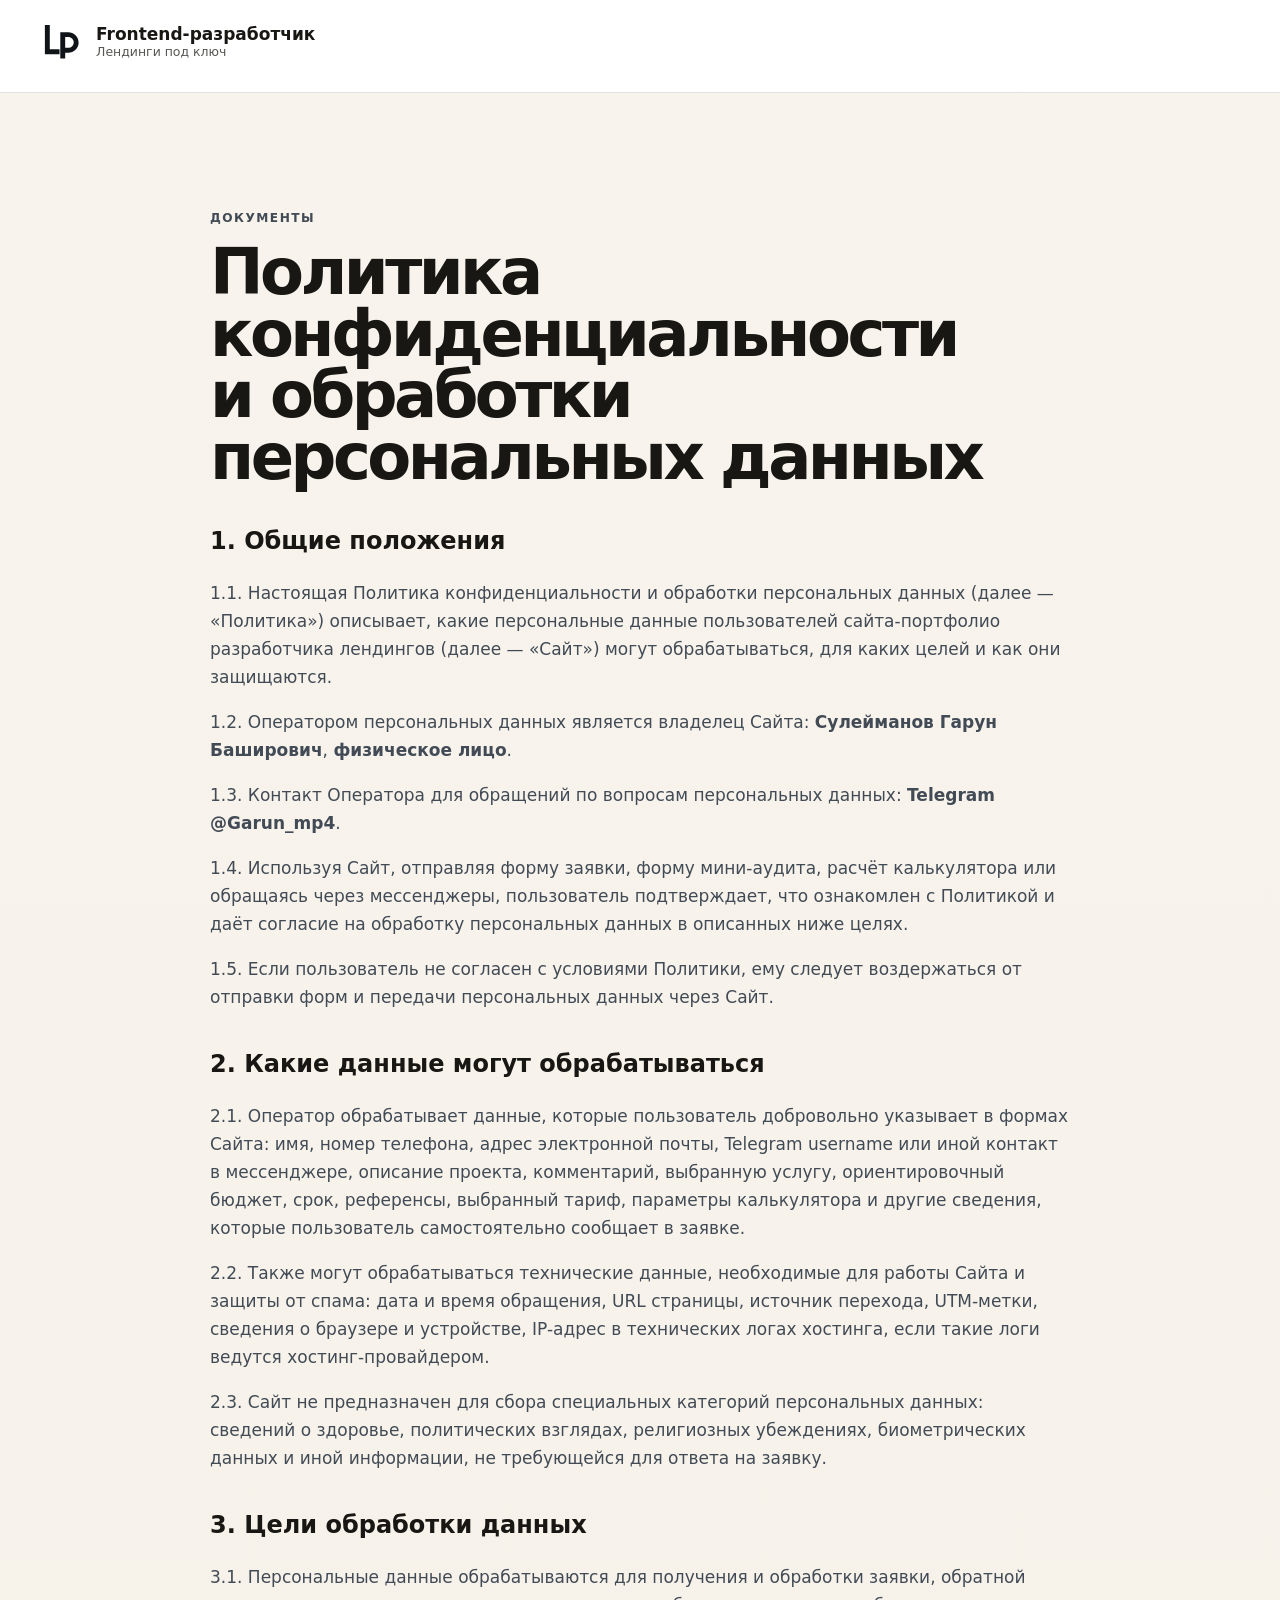
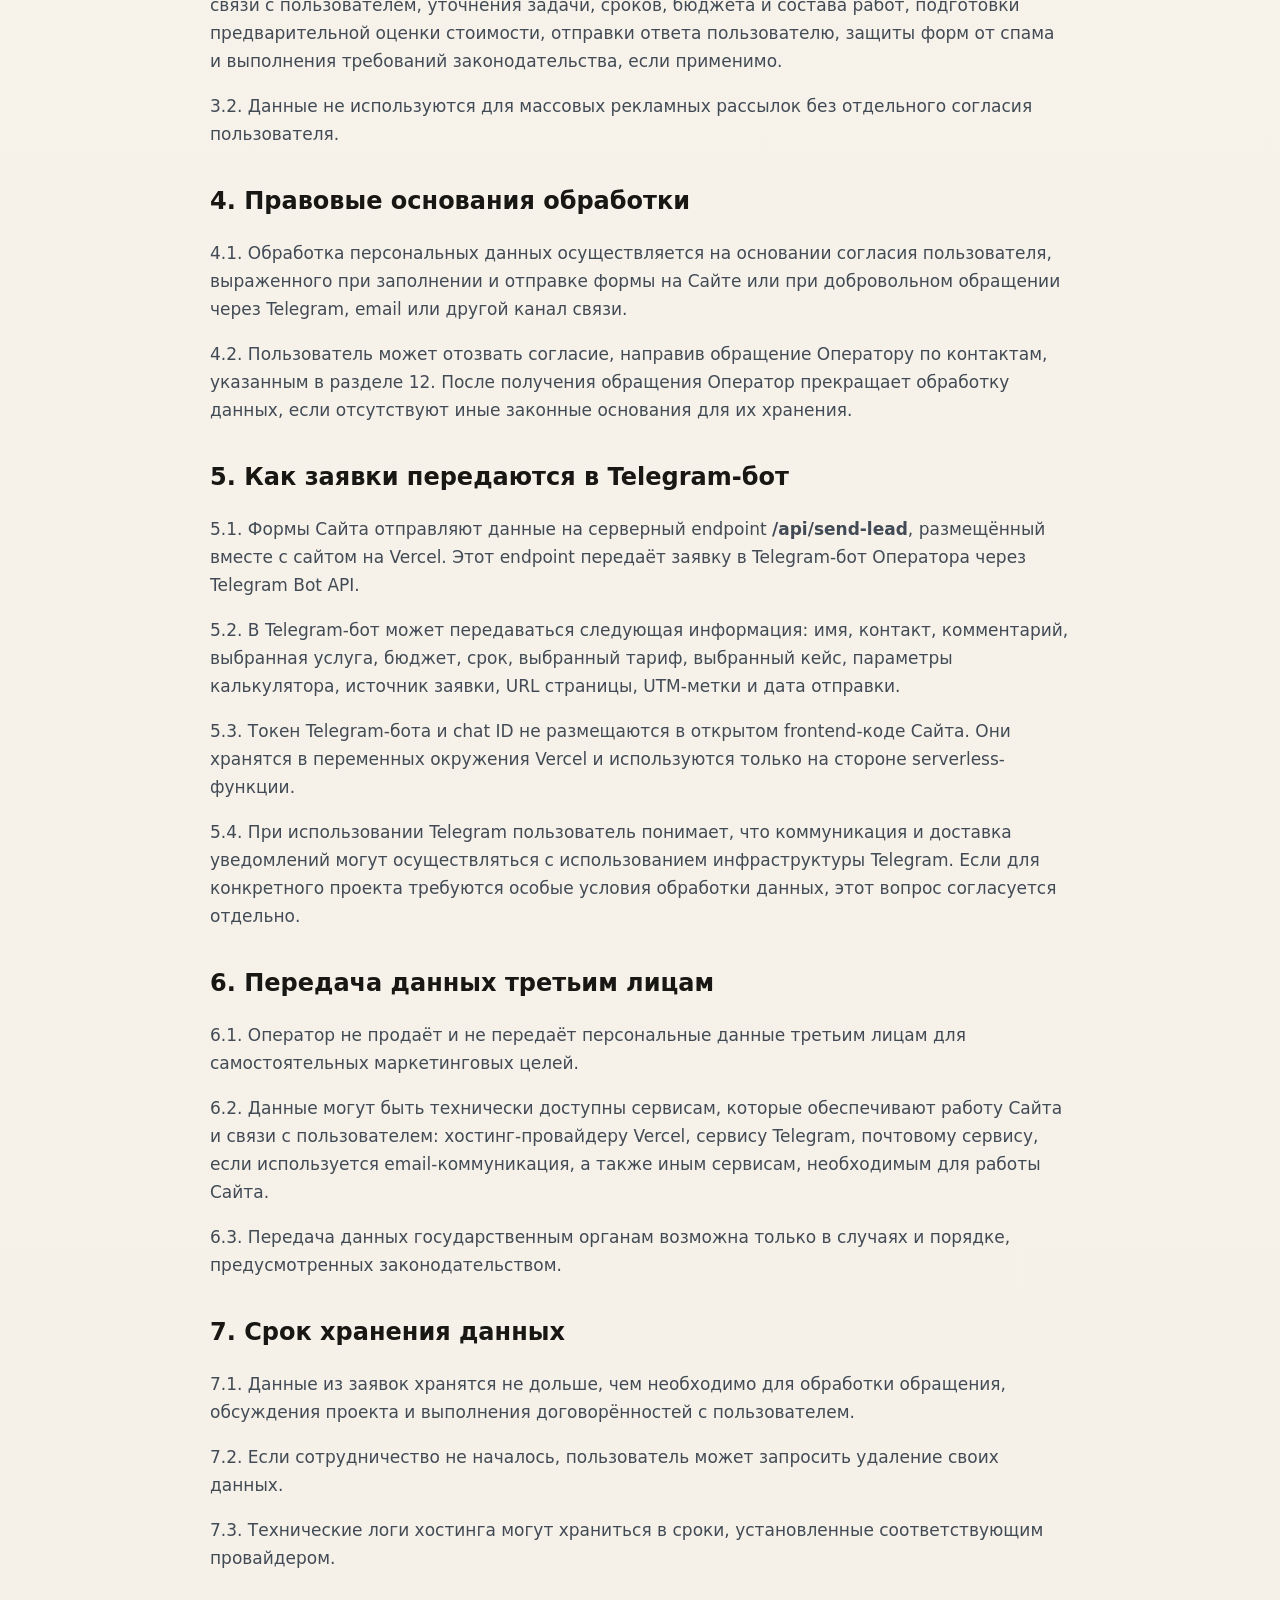
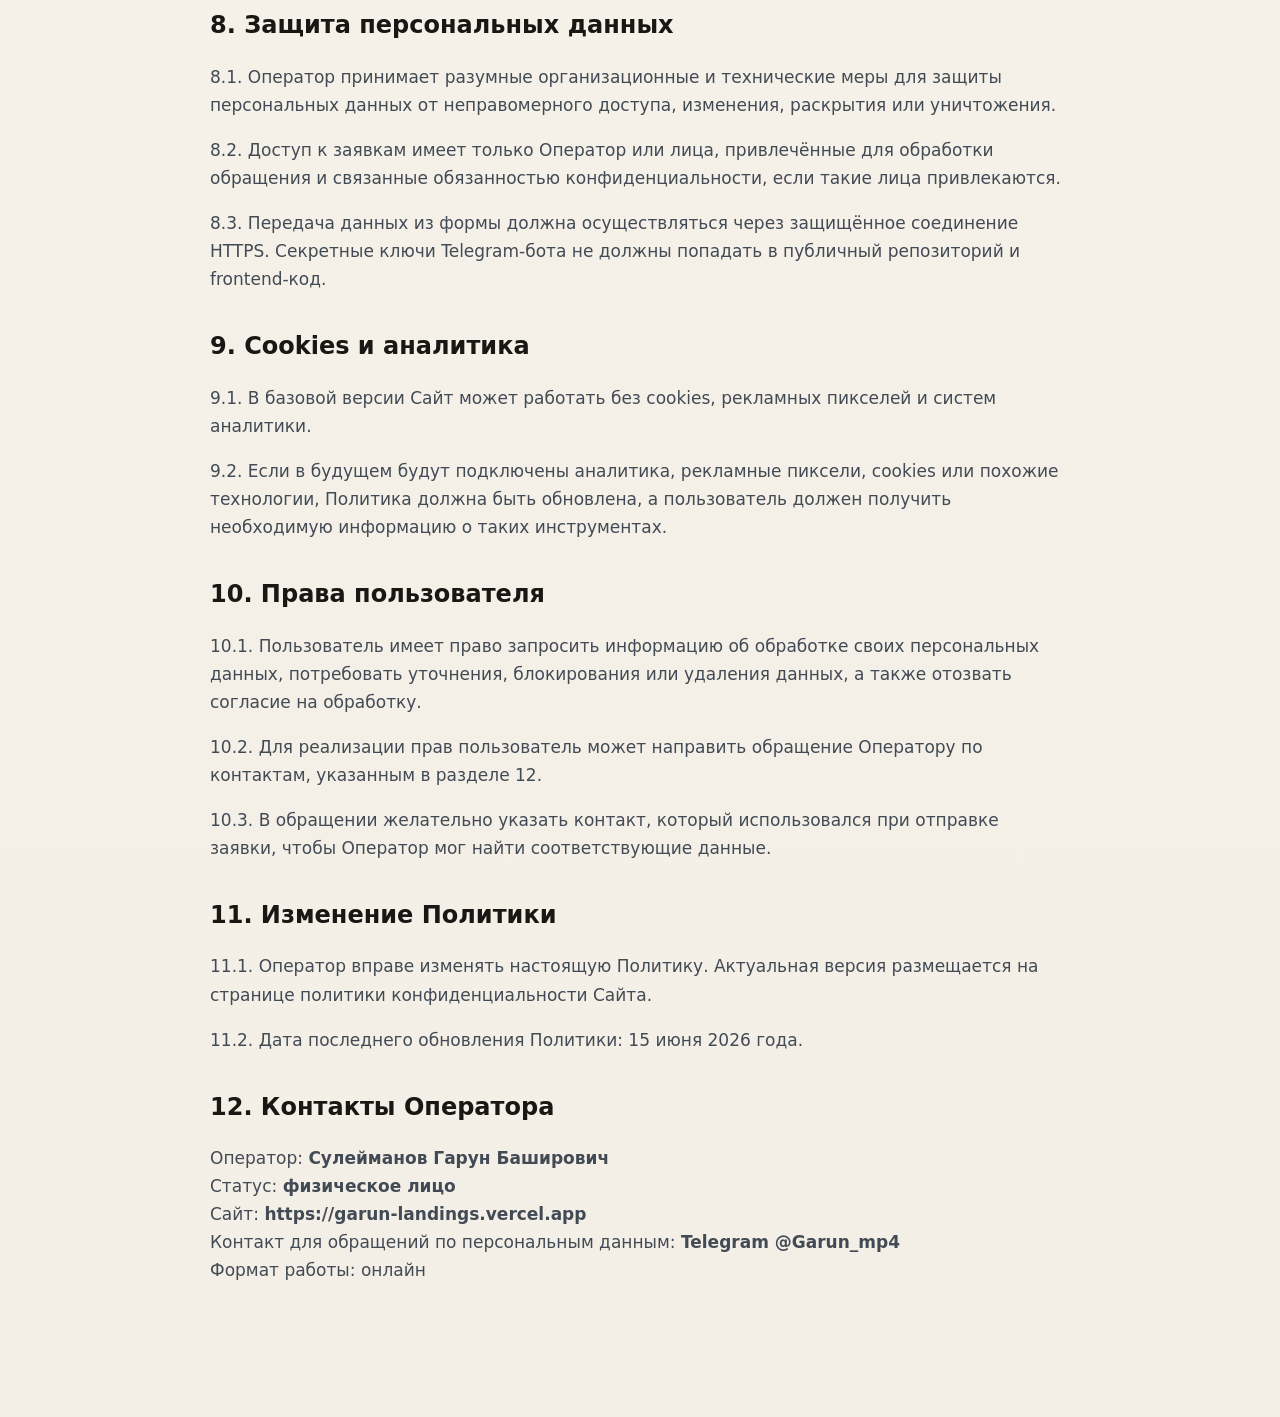
==== privacy.html @ a2753067 "Initial portfolio site" ====
<!doctype html>
<html lang="ru">
	<head>
		<meta charset="utf-8" />
		<meta name="viewport" content="width=device-width, initial-scale=1" />
		<title>Политика конфиденциальности | Frontend-разработчик лендингов</title>
		<meta
			name="description"
			content="Политика конфиденциальности и обработки персональных данных для сайта-портфолио разработчика лендингов."
		/>
		<link rel="icon" type="image/svg+xml" href="assets/favicon.svg" />
		<link
			rel="icon"
			type="image/png"
			sizes="32x32"
			href="assets/favicon-32x32.png"
		/>
		<link
			rel="icon"
			type="image/png"
			sizes="16x16"
			href="assets/favicon-16x16.png"
		/>
		<link rel="apple-touch-icon" href="assets/apple-touch-icon.png" />
		<link rel="stylesheet" href="css/style.css" />
	</head>
	<body class="privacy-page">
		<header class="privacy-header">
			<div class="container">
				<a class="brand" href="index.html">
					<img
						class="brand__logo"
						src="assets/logo-mark.svg"
						alt=""
						width="44"
						height="44"
					/>
					<span
						><strong>Frontend-разработчик</strong
						><small>Лендинги под ключ</small></span
					>
				</a>
			</div>
		</header>
		<main class="section">
			<article class="container privacy-content">
				<p class="section-kicker">Документы</p>
				<h1>Политика конфиденциальности и обработки персональных данных</h1>

				<h2>1. Общие положения</h2>
				<p>
					1.1. Настоящая Политика конфиденциальности и обработки персональных
					данных (далее — «Политика») описывает, какие персональные данные
					пользователей сайта-портфолио разработчика лендингов (далее — «Сайт»)
					могут обрабатываться, для каких целей и как они защищаются.
				</p>
				<p>
					1.2. Оператором персональных данных является владелец Сайта:
					<strong>Сулейманов Гарун Баширович</strong>,
					<strong>физическое лицо</strong>.
				</p>
				<p>
					1.3. Контакт Оператора для обращений по вопросам персональных данных:
					<strong>Telegram @Garun_mp4</strong>.
				</p>
				<p>
					1.4. Используя Сайт, отправляя форму заявки, форму мини-аудита, расчёт
					калькулятора или обращаясь через мессенджеры, пользователь
					подтверждает, что ознакомлен с Политикой и даёт согласие на обработку
					персональных данных в описанных ниже целях.
				</p>
				<p>
					1.5. Если пользователь не согласен с условиями Политики, ему следует
					воздержаться от отправки форм и передачи персональных данных через
					Сайт.
				</p>

				<h2>2. Какие данные могут обрабатываться</h2>
				<p>
					2.1. Оператор обрабатывает данные, которые пользователь добровольно
					указывает в формах Сайта: имя, номер телефона, адрес электронной
					почты, Telegram username или иной контакт в мессенджере, описание
					проекта, комментарий, выбранную услугу, ориентировочный бюджет, срок,
					референсы, выбранный тариф, параметры калькулятора и другие сведения,
					которые пользователь самостоятельно сообщает в заявке.
				</p>
				<p>
					2.2. Также могут обрабатываться технические данные, необходимые для
					работы Сайта и защиты от спама: дата и время обращения, URL страницы,
					источник перехода, UTM-метки, сведения о браузере и устройстве,
					IP-адрес в технических логах хостинга, если такие логи ведутся
					хостинг-провайдером.
				</p>
				<p>
					2.3. Сайт не предназначен для сбора специальных категорий персональных
					данных: сведений о здоровье, политических взглядах, религиозных
					убеждениях, биометрических данных и иной информации, не требующейся
					для ответа на заявку.
				</p>

				<h2>3. Цели обработки данных</h2>
				<p>
					3.1. Персональные данные обрабатываются для получения и обработки
					заявки, обратной связи с пользователем, уточнения задачи, сроков,
					бюджета и состава работ, подготовки предварительной оценки стоимости,
					отправки ответа пользователю, защиты форм от спама и выполнения
					требований законодательства, если применимо.
				</p>
				<p>
					3.2. Данные не используются для массовых рекламных рассылок без
					отдельного согласия пользователя.
				</p>

				<h2>4. Правовые основания обработки</h2>
				<p>
					4.1. Обработка персональных данных осуществляется на основании
					согласия пользователя, выраженного при заполнении и отправке формы на
					Сайте или при добровольном обращении через Telegram, email или другой
					канал связи.
				</p>
				<p>
					4.2. Пользователь может отозвать согласие, направив обращение
					Оператору по контактам, указанным в разделе 12. После получения
					обращения Оператор прекращает обработку данных, если отсутствуют иные
					законные основания для их хранения.
				</p>

				<h2>5. Как заявки передаются в Telegram-бот</h2>
				<p>
					5.1. Формы Сайта отправляют данные на серверный endpoint
					<strong>/api/send-lead</strong>, размещённый вместе с сайтом на
					Vercel. Этот endpoint передаёт заявку в Telegram-бот Оператора через
					Telegram Bot API.
				</p>
				<p>
					5.2. В Telegram-бот может передаваться следующая информация: имя,
					контакт, комментарий, выбранная услуга, бюджет, срок, выбранный тариф,
					выбранный кейс, параметры калькулятора, источник заявки, URL страницы,
					UTM-метки и дата отправки.
				</p>
				<p>
					5.3. Токен Telegram-бота и chat ID не размещаются в открытом
					frontend-коде Сайта. Они хранятся в переменных окружения Vercel и
					используются только на стороне serverless-функции.
				</p>
				<p>
					5.4. При использовании Telegram пользователь понимает, что
					коммуникация и доставка уведомлений могут осуществляться с
					использованием инфраструктуры Telegram. Если для конкретного проекта
					требуются особые условия обработки данных, этот вопрос согласуется
					отдельно.
				</p>

				<h2>6. Передача данных третьим лицам</h2>
				<p>
					6.1. Оператор не продаёт и не передаёт персональные данные третьим
					лицам для самостоятельных маркетинговых целей.
				</p>
				<p>
					6.2. Данные могут быть технически доступны сервисам, которые
					обеспечивают работу Сайта и связи с пользователем: хостинг-провайдеру
					Vercel, сервису Telegram, почтовому сервису, если используется
					email-коммуникация, а также иным сервисам, необходимым для работы
					Сайта.
				</p>
				<p>
					6.3. Передача данных государственным органам возможна только в случаях
					и порядке, предусмотренных законодательством.
				</p>

				<h2>7. Срок хранения данных</h2>
				<p>
					7.1. Данные из заявок хранятся не дольше, чем необходимо для обработки
					обращения, обсуждения проекта и выполнения договорённостей с
					пользователем.
				</p>
				<p>
					7.2. Если сотрудничество не началось, пользователь может запросить
					удаление своих данных.
				</p>
				<p>
					7.3. Технические логи хостинга могут храниться в сроки, установленные
					соответствующим провайдером.
				</p>

				<h2>8. Защита персональных данных</h2>
				<p>
					8.1. Оператор принимает разумные организационные и технические меры
					для защиты персональных данных от неправомерного доступа, изменения,
					раскрытия или уничтожения.
				</p>
				<p>
					8.2. Доступ к заявкам имеет только Оператор или лица, привлечённые для
					обработки обращения и связанные обязанностью конфиденциальности, если
					такие лица привлекаются.
				</p>
				<p>
					8.3. Передача данных из формы должна осуществляться через защищённое
					соединение HTTPS. Секретные ключи Telegram-бота не должны попадать в
					публичный репозиторий и frontend-код.
				</p>

				<h2>9. Cookies и аналитика</h2>
				<p>
					9.1. В базовой версии Сайт может работать без cookies, рекламных
					пикселей и систем аналитики.
				</p>
				<p>
					9.2. Если в будущем будут подключены аналитика, рекламные пиксели,
					cookies или похожие технологии, Политика должна быть обновлена, а
					пользователь должен получить необходимую информацию о таких
					инструментах.
				</p>

				<h2>10. Права пользователя</h2>
				<p>
					10.1. Пользователь имеет право запросить информацию об обработке своих
					персональных данных, потребовать уточнения, блокирования или удаления
					данных, а также отозвать согласие на обработку.
				</p>
				<p>
					10.2. Для реализации прав пользователь может направить обращение
					Оператору по контактам, указанным в разделе 12.
				</p>
				<p>
					10.3. В обращении желательно указать контакт, который использовался
					при отправке заявки, чтобы Оператор мог найти соответствующие данные.
				</p>

				<h2>11. Изменение Политики</h2>
				<p>
					11.1. Оператор вправе изменять настоящую Политику. Актуальная версия
					размещается на странице политики конфиденциальности Сайта.
				</p>
				<p>11.2. Дата последнего обновления Политики: 15 июня 2026 года.</p>

				<h2>12. Контакты Оператора</h2>
				<p>
					Оператор: <strong>Сулейманов Гарун Баширович</strong><br />Статус:
					<strong>физическое лицо</strong><br />Сайт:
					<strong>https://garun-landings.vercel.app</strong><br />Контакт для
					обращений по персональным данным: <strong>Telegram @Garun_mp4</strong
					><br />Формат работы: онлайн
				</p>
			</article>
		</main>
	</body>
</html>
---- css/style.css ----
:root {
	--bg: #f7f5f1;
	--bg-soft: #ece8df;
	--ink: #101418;
	--muted: #626c76;
	--line: rgba(16, 20, 24, 0.13);
	--dark: #101418;
	--dark-2: #1a2026;
	--light: #fffaf0;
	--accent: #2b61d6;
	--accent-2: #b76b3a;
	--accent-soft: #f3dfc9;
	--ok: #1f8a5b;
	--error: #b42318;
	--radius: 8px;
	--shadow: 0 22px 70px rgba(16, 20, 24, 0.14);
	--container: 1180px;
	--header: 76px;
	font-family:
		Inter,
		ui-sans-serif,
		system-ui,
		-apple-system,
		BlinkMacSystemFont,
		'Segoe UI',
		sans-serif;
}

* {
	box-sizing: border-box;
}

html {
	scroll-behavior: smooth;
	scroll-padding-top: calc(var(--header) + 24px);
}

body {
	margin: 0;
	color: var(--ink);
	background: var(--bg);
	font-size: 16px;
	line-height: 1.6;
	text-rendering: optimizeLegibility;
}

body.modal-open,
body.menu-open {
	overflow: hidden;
}

img {
	display: block;
	max-width: 100%;
}

a {
	color: inherit;
	text-decoration: none;
}

button,
input,
textarea,
select {
	font: inherit;
}

button {
	color: inherit;
}

:focus-visible {
	outline: 3px solid rgba(43, 97, 214, 0.55);
	outline-offset: 3px;
}

.skip-link {
	position: fixed;
	left: 16px;
	top: 12px;
	z-index: 1000;
	padding: 10px 14px;
	color: #fff;
	background: var(--accent);
	border-radius: var(--radius);
	transform: translateY(-140%);
}

.skip-link:focus {
	transform: translateY(0);
}

.container {
	width: min(100% - 40px, var(--container));
	margin-inline: auto;
}

.section {
	padding: 96px 0;
}

.section--muted {
	background: var(--bg-soft);
}

.section--dark {
	color: #fff;
	background:
		radial-gradient(
			circle at 90% 15%,
			rgba(183, 107, 58, 0.22),
			transparent 30%
		),
		linear-gradient(135deg, var(--dark), var(--dark-2));
}

.section-head {
	max-width: 760px;
	margin-bottom: 36px;
}

.section-head--row {
	display: flex;
	max-width: none;
	align-items: end;
	justify-content: space-between;
	gap: 32px;
}

.section-head h2,
.split h2,
.about h2,
.calc-layout h2,
.compare h2,
.mini-audit h2,
.faq-layout h2,
.lead-layout h2,
.final-cta h2,
.privacy-content h1 {
	margin: 0 0 18px;
	max-width: 860px;
	font-size: clamp(2rem, 5vw, 4.75rem);
	line-height: 0.98;
	letter-spacing: 0;
}

.section-head p,
.split p,
.about p,
.calc-layout p,
.compare p,
.mini-audit p,
.faq-layout p,
.lead-layout p,
.final-cta p {
	margin: 0 0 20px;
	max-width: 720px;
	color: var(--muted);
	font-size: 1.08rem;
}

.section--dark .section-head p,
.section--dark .split p,
.section--dark .section-kicker,
.final-cta p {
	color: rgba(255, 255, 255, 0.74);
}

.section-kicker {
	margin: 0 0 14px;
	color: var(--accent-2);
	font-size: 0.82rem;
	font-weight: 800;
	letter-spacing: 0.08em;
	text-transform: uppercase;
}

.section-caption,
.microcopy {
	color: var(--muted);
	font-size: 0.95rem;
}

.btn {
	display: inline-flex;
	min-height: 48px;
	align-items: center;
	justify-content: center;
	gap: 8px;
	padding: 13px 20px;
	border: 1px solid transparent;
	border-radius: var(--radius);
	cursor: pointer;
	font-size: 0.98rem;
	font-weight: 800;
	line-height: 1.15;
	text-align: center;
	transition:
		transform 160ms ease,
		box-shadow 160ms ease,
		border-color 160ms ease,
		background 160ms ease;
}

.btn:hover {
	transform: translateY(-2px);
}

.btn:disabled {
	cursor: not-allowed;
	opacity: 0.55;
	transform: none;
}

.btn--primary {
	color: #fff;
	background: var(--accent);
	box-shadow: 0 15px 35px rgba(43, 97, 214, 0.22);
}

.btn--secondary {
	color: var(--ink);
	background: #fff;
	border-color: var(--line);
}

.btn--ghost {
	color: #fff;
	background: rgba(255, 255, 255, 0.08);
	border-color: rgba(255, 255, 255, 0.22);
}

.btn--light {
	color: var(--dark);
	background: var(--light);
}

.btn--secondary-dark {
	color: #fff;
	background: rgba(255, 255, 255, 0.08);
	border-color: rgba(255, 255, 255, 0.25);
}

.btn--small {
	min-height: 40px;
	padding: 10px 16px;
	font-size: 0.9rem;
}

.site-header {
	position: fixed;
	inset: 0 0 auto;
	z-index: 100;
	min-height: var(--header);
	color: #fff;
	transition:
		background 180ms ease,
		box-shadow 180ms ease,
		backdrop-filter 180ms ease;
}

.site-header.is-scrolled,
.site-header.menu-open {
	color: var(--ink);
	background: rgba(247, 245, 241, 0.86);
	border-bottom: 1px solid var(--line);
	box-shadow: 0 10px 35px rgba(16, 20, 24, 0.08);
	backdrop-filter: blur(18px);
}

.header__inner {
	display: flex;
	min-height: var(--header);
	align-items: center;
	justify-content: space-between;
	gap: 20px;
}

.brand {
	display: inline-flex;
	align-items: center;
	gap: 12px;
	min-width: max-content;
}

.brand__logo {
	display: block;
	width: 44px;
	height: 44px;
	flex: 0 0 44px;
}

.brand__mark {
	display: inline-grid;
	width: 42px;
	height: 42px;
	place-items: center;
	color: #fff;
	background: var(--ink);
	border-radius: var(--radius);
	font-weight: 900;
}

.brand strong,
.brand small {
	display: block;
	line-height: 1.15;
}

.brand small {
	color: currentColor;
	opacity: 0.72;
	font-size: 0.78rem;
}

.nav {
	display: flex;
	align-items: center;
	gap: 18px;
	margin-left: auto;
	font-size: 0.92rem;
	font-weight: 700;
}

.nav a {
	opacity: 0.78;
	transition:
		color 160ms ease,
		opacity 160ms ease;
}

.nav a:hover,
.nav a.is-active {
	color: var(--accent-2);
	opacity: 1;
}

.menu-toggle {
	position: relative;
	display: none;
	width: 44px;
	height: 44px;
	border: 1px solid rgba(255, 255, 255, 0.22);
	border-radius: var(--radius);
	background: rgba(255, 255, 255, 0.08);
	cursor: pointer;
}

.site-header.is-scrolled .menu-toggle,
.site-header.menu-open .menu-toggle {
	border-color: var(--line);
	background: #fff;
}

.menu-toggle span {
	display: none;
}

.menu-toggle::before,
.menu-toggle::after {
	content: '';
	position: absolute;
	left: calc(50% - 10px);
	top: calc(50% - 1px);
	width: 20px;
	height: 2px;
	background: currentColor;
	border-radius: 999px;
	transform-origin: center;
	transition: transform 160ms ease;
}

.menu-toggle::before {
	transform: translateY(-6px);
}

.menu-toggle::after {
	transform: translateY(6px);
}

.menu-toggle[aria-expanded='true']::before {
	transform: rotate(45deg);
}

.menu-toggle[aria-expanded='true']::after {
	transform: rotate(-45deg);
}

.mobile-menu {
	display: grid;
	gap: 18px;
	padding: 24px 20px 32px;
	color: var(--ink);
	background: var(--bg);
	border-top: 1px solid var(--line);
	box-shadow: 0 24px 70px rgba(16, 20, 24, 0.18);
	font-size: 1.18rem;
	font-weight: 800;
}

.mobile-menu[hidden] {
	display: none;
}

.hero {
	position: relative;
	min-height: 100svh;
	padding-top: calc(var(--header) + 48px);
	color: #fff;
	overflow: hidden;
	background:
		radial-gradient(
			circle at 82% 24%,
			rgba(183, 107, 58, 0.18),
			transparent 30%
		),
		linear-gradient(135deg, #101418 0%, #151a20 58%, #0d1116 100%);
}

.hero::before {
	content: '';
	position: absolute;
	inset: 0;
	z-index: 0;
	background:
		linear-gradient(90deg, rgba(16, 20, 24, 0.18), transparent 52%),
		linear-gradient(0deg, rgba(255, 255, 255, 0.04), transparent 48%);
	pointer-events: none;
}

.hero__grid {
	position: relative;
	z-index: 1;
	display: grid;
	min-height: calc(100svh - var(--header) - 48px);
	grid-template-columns: minmax(0, 0.98fr) minmax(420px, 0.92fr);
	align-items: center;
	gap: clamp(32px, 5vw, 72px);
}

.hero__content {
	position: relative;
	z-index: 2;
	max-width: 640px;
	padding-bottom: 42px;
}

.hero h1 {
	margin: 0 0 24px;
	font-size: clamp(2.85rem, 4.25vw, 4.45rem);
	line-height: 1.02;
	letter-spacing: 0;
	text-wrap: balance;
}

.hero__lead {
	max-width: 650px;
	margin: 0 0 14px;
	color: rgba(255, 255, 255, 0.86);
	font-size: clamp(1.08rem, 2vw, 1.42rem);
}

.hero__note {
	max-width: 620px;
	margin: 0 0 28px;
	color: rgba(255, 255, 255, 0.68);
}

.hero__actions {
	display: flex;
	flex-wrap: wrap;
	gap: 12px;
	margin-bottom: 12px;
}

.hero .microcopy {
	color: rgba(255, 255, 255, 0.64);
}

.badge-list {
	display: flex;
	flex-wrap: wrap;
	gap: 8px;
	padding: 0;
	margin: 24px 0 0;
	list-style: none;
}

.badge-list li,
.label {
	display: inline-flex;
	align-items: center;
	min-height: 32px;
	padding: 7px 10px;
	color: var(--light);
	background: rgba(255, 255, 255, 0.1);
	border: 1px solid rgba(255, 255, 255, 0.16);
	border-radius: 999px;
	font-size: 0.78rem;
	font-weight: 800;
}

.hero__media {
	position: relative;
	z-index: 1;
	display: flex;
	width: min(100%, 690px);
	min-height: min(82svh, 800px);
	align-items: flex-end;
	justify-content: flex-end;
	justify-self: end;
	align-self: end;
	overflow: visible;
}

.hero__media::before {
	content: none;
}

.hero__media::after {
	content: '';
	position: absolute;
	right: 2%;
	bottom: 2%;
	width: 72%;
	height: 22%;
	background: radial-gradient(
		circle at 50% 0%,
		rgba(16, 20, 24, 0.32),
		transparent 72%
	);
	filter: blur(28px);
	pointer-events: none;
}

.hero__media img {
	position: relative;
	z-index: 1;
	display: block;
	width: min(104%, 655px);
	height: auto;
	margin-left: auto;
	object-fit: contain;
	object-position: right bottom;
	transform: translateY(-240px);
	filter: drop-shadow(0 26px 54px rgba(0, 0, 0, 0.28));
}

.hero-card {
	display: none;
}

.hero-card strong,
.hero-card span {
	display: block;
}

.hero-card span {
	color: rgba(255, 255, 255, 0.7);
	font-size: 0.9rem;
}

.hero-card--top {
	right: 18px;
	top: 18px;
}

.hero-card--bottom {
	left: 18px;
	bottom: 18px;
}

.grid {
	display: grid;
	gap: 18px;
}

.grid--3 {
	grid-template-columns: repeat(3, minmax(0, 1fr));
}

.grid--4 {
	grid-template-columns: repeat(4, minmax(0, 1fr));
}

.info-card,
.service-card,
.proof-card,
.price-card {
	min-width: 0;
	padding: 24px;
	background: rgba(255, 255, 255, 0.72);
	border: 1px solid var(--line);
	border-radius: var(--radius);
	box-shadow: 0 12px 35px rgba(16, 20, 24, 0.06);
}

.section--dark .proof-card {
	background: rgba(255, 255, 255, 0.08);
	border-color: rgba(255, 255, 255, 0.16);
}

.info-card h3,
.service-card h3,
.proof-card h3,
.price-card h3 {
	margin: 0 0 10px;
	font-size: 1.25rem;
	line-height: 1.2;
}

.info-card p,
.proof-card p,
.price-card p {
	margin: 0;
	color: var(--muted);
}

.section--dark .proof-card p {
	color: rgba(255, 255, 255, 0.72);
}

.info-card .icon {
	display: inline-grid;
	width: 42px;
	height: 42px;
	margin-bottom: 18px;
	place-items: center;
	color: var(--accent-2);
	background: var(--accent-soft);
	border-radius: var(--radius);
	font-weight: 900;
}

.as-button {
	width: 100%;
	text-align: left;
	cursor: pointer;
}

.as-button:hover,
.service-card:hover,
.price-card:hover,
.case-card:hover {
	transform: translateY(-4px);
	box-shadow: var(--shadow);
}

.as-button,
.service-card,
.price-card,
.case-card {
	transition:
		transform 180ms ease,
		box-shadow 180ms ease;
}

.section-cta {
	margin-top: 28px;
}

.split,
.about,
.calc-layout,
.compare,
.mini-audit,
.faq-layout,
.lead-layout {
	display: grid;
	grid-template-columns: minmax(0, 0.85fr) minmax(0, 1.15fr);
	align-items: start;
	gap: 54px;
}

.task-list {
	display: grid;
	gap: 12px;
}

.task-list article {
	padding: 20px;
	background: rgba(255, 255, 255, 0.08);
	border: 1px solid rgba(255, 255, 255, 0.16);
	border-radius: var(--radius);
}

.task-list h3 {
	margin: 0 0 6px;
}

.task-list p {
	margin: 0;
	color: rgba(255, 255, 255, 0.72);
}

.profile-card {
	position: sticky;
	top: calc(var(--header) + 24px);
	overflow: hidden;
	background: #151a1f;
	border: 1px solid var(--line);
	border-radius: var(--radius);
	box-shadow: var(--shadow);
}

.profile-card img {
	width: 100%;
	aspect-ratio: 4 / 3;
	object-fit: cover;
	object-position: 62% center;
}

.profile-card div {
	padding: 20px;
	color: #fff;
}

.profile-card strong,
.profile-card span {
	display: block;
}

.profile-card span {
	color: rgba(255, 255, 255, 0.68);
}

.check-list {
	display: grid;
	gap: 12px;
	padding: 0;
	margin: 0;
	list-style: none;
}

.check-list li {
	position: relative;
	padding-left: 28px;
}

.check-list li::before {
	content: '';
	position: absolute;
	left: 0;
	top: 0.42em;
	width: 14px;
	height: 14px;
	background: var(--ok);
	border-radius: 50%;
	box-shadow: inset 0 0 0 4px #d9f4e8;
}

.check-list--inline {
	grid-template-columns: repeat(2, minmax(0, 1fr));
	margin: 24px 0;
}

.service-card {
	display: flex;
	min-height: 100%;
	flex-direction: column;
}

.service-card ul {
	display: grid;
	gap: 9px;
	padding-left: 18px;
	margin: 0 0 22px;
	color: var(--muted);
}

.service-card .btn {
	margin-top: auto;
}

.service-card.featured {
	border-color: rgba(183, 107, 58, 0.55);
	background: #fffaf4;
}

.service-card .label,
.price-card .label {
	width: fit-content;
	margin-bottom: 16px;
	color: var(--accent-2);
	background: var(--accent-soft);
	border-color: rgba(183, 107, 58, 0.24);
}

.business-result,
.honest-note {
	display: flex;
	gap: 10px;
	align-items: baseline;
	padding: 22px 24px;
	margin-top: 24px;
	background: #fff;
	border: 1px solid var(--line);
	border-radius: var(--radius);
	box-shadow: 0 12px 35px rgba(16, 20, 24, 0.06);
}

.honest-note {
	color: #231f1a;
	background: #fffaf2;
	border-color: rgba(255, 255, 255, 0.38);
}

.cases-grid {
	display: grid;
	grid-template-columns: repeat(2, minmax(0, 1fr));
	gap: 22px;
	margin-top: 28px;
}

.case-card {
	overflow: hidden;
	background: #fff;
	border: 1px solid var(--line);
	border-radius: var(--radius);
	box-shadow: 0 15px 40px rgba(16, 20, 24, 0.08);
}

.case-card__image {
	aspect-ratio: 16 / 9.2;
	overflow: hidden;
	background: #e7e2d9;
}

.case-card__image img {
	width: 100%;
	height: 100%;
	object-fit: cover;
	object-position: top center;
}

.case-card__body {
	padding: 22px;
}

.case-card__body h3 {
	margin: 10px 0 10px;
	font-size: 1.35rem;
	line-height: 1.2;
}

.case-card__body p {
	margin: 0 0 14px;
	color: var(--muted);
}

.case-card__features {
	display: flex;
	flex-wrap: wrap;
	gap: 8px;
	padding: 0;
	margin: 0 0 18px;
	list-style: none;
}

.case-card__features li {
	padding: 6px 9px;
	background: var(--bg-soft);
	border-radius: 999px;
	color: #48515a;
	font-size: 0.78rem;
	font-weight: 800;
}

.case-card__actions {
	display: flex;
	flex-wrap: wrap;
	gap: 10px;
}

.pricing-grid {
	display: grid;
	grid-template-columns: repeat(3, minmax(0, 1fr));
	gap: 20px;
}

.price-card {
	display: flex;
	flex-direction: column;
	gap: 14px;
	height: 100%;
}

.price-card .btn {
	align-self: end;
	width: 100%;
	margin-top: auto;
}

.price-card strong {
	display: block;
	font-size: 2rem;
	line-height: 1;
}

.price-card > span:not(.label) {
	color: var(--muted);
	font-size: 0.92rem;
}

.price-card--featured {
	background: #101418;
	color: #fff;
	border-color: transparent;
	transform: translateY(-10px);
}

.price-card--featured p,
.price-card--featured > span:not(.label) {
	color: rgba(255, 255, 255, 0.7);
}

.price-card--featured .btn--primary {
	color: var(--ink);
	background: var(--light);
	border-color: rgba(255, 255, 255, 0.42);
	box-shadow: 0 18px 44px rgba(255, 250, 240, 0.2);
}

.price-card--featured .btn--primary:hover {
	background: #fff;
}

.not-included {
	padding: 18px 20px;
	margin-top: 20px;
	background: rgba(255, 255, 255, 0.72);
	border: 1px solid var(--line);
	border-radius: var(--radius);
}

.not-included summary {
	cursor: pointer;
	font-weight: 900;
}

.calculator {
	display: grid;
	gap: 18px;
	padding: 24px;
	background: #fff;
	border: 1px solid var(--line);
	border-radius: var(--radius);
	box-shadow: var(--shadow);
}

.calc-progress {
	display: grid;
	gap: 10px;
	font-weight: 900;
}

.progress-bar {
	height: 9px;
	overflow: hidden;
	background: var(--bg-soft);
	border-radius: 999px;
}

.progress-bar span {
	display: block;
	width: 14.28%;
	height: 100%;
	background: var(--accent);
	border-radius: inherit;
	transition: width 220ms ease;
}

.calc-step h3 {
	margin: 0 0 18px;
	font-size: 1.45rem;
	line-height: 1.2;
}

.option-grid {
	display: grid;
	grid-template-columns: repeat(2, minmax(0, 1fr));
	gap: 12px;
}

.option-card {
	display: flex;
	min-height: 74px;
	align-items: center;
	gap: 12px;
	padding: 15px;
	border: 1px solid var(--line);
	border-radius: var(--radius);
	cursor: pointer;
	font-weight: 800;
}

.option-card input {
	width: 18px;
	height: 18px;
	accent-color: var(--accent);
}

.option-card:has(input:checked) {
	border-color: var(--accent);
	background: #eef3ff;
}

.calc-actions {
	display: flex;
	justify-content: space-between;
	gap: 12px;
}

.calc-summary {
	display: grid;
	gap: 8px;
	padding: 16px;
	background: var(--bg-soft);
	border-radius: var(--radius);
	color: #48515a;
	font-size: 0.92rem;
}

.calc-result {
	display: grid;
	gap: 14px;
}

.calc-result strong {
	font-size: 2.1rem;
	line-height: 1.1;
}

.contact-grid {
	display: grid;
	gap: 12px;
}

.included-grid {
	display: grid;
	grid-template-columns: repeat(2, minmax(0, 1fr));
	gap: 30px;
}

.timeline {
	display: grid;
	grid-template-columns: repeat(2, minmax(0, 1fr));
	gap: 16px;
	padding: 0;
	margin: 0;
	list-style: none;
	counter-reset: steps;
}

.timeline li {
	position: relative;
	min-height: 132px;
	padding: 24px 24px 24px 76px;
	background: #fff;
	border: 1px solid var(--line);
	border-radius: var(--radius);
	counter-increment: steps;
}

.timeline li::before {
	content: counter(steps, decimal-leading-zero);
	position: absolute;
	left: 22px;
	top: 24px;
	color: var(--accent-2);
	font-weight: 900;
}

.timeline strong,
.timeline span {
	display: block;
}

.timeline span {
	margin-top: 8px;
	color: var(--muted);
}

.compare-table {
	display: grid;
	overflow: hidden;
	background: #fff;
	border: 1px solid var(--line);
	border-radius: var(--radius);
	box-shadow: var(--shadow);
}

.compare-table > div {
	display: grid;
	grid-template-columns: 0.7fr 1.3fr;
	border-bottom: 1px solid var(--line);
}

.compare-table > div:last-child {
	border-bottom: 0;
}

.compare-table span,
.compare-table strong {
	padding: 18px;
}

.compare-table span:first-child,
.compare-table strong:first-child {
	background: var(--bg-soft);
	font-weight: 900;
}

.muted-text {
	color: var(--muted);
}

.mini-audit {
	align-items: center;
}

.form {
	display: grid;
	gap: 14px;
	padding: 24px;
	background: #fff;
	border: 1px solid var(--line);
	border-radius: var(--radius);
	box-shadow: var(--shadow);
}

.form label {
	display: grid;
	gap: 7px;
	color: #303943;
	font-weight: 800;
}

.form input,
.form textarea,
.form select,
.contact-grid input,
.contact-grid textarea {
	width: 100%;
	min-height: 46px;
	padding: 12px 13px;
	color: var(--ink);
	background: #fbfaf7;
	border: 1px solid var(--line);
	border-radius: var(--radius);
}

.form textarea,
.contact-grid textarea {
	resize: vertical;
}

.form .checkbox {
	display: flex;
	align-items: flex-start;
	gap: 10px;
	font-weight: 600;
	line-height: 1.45;
}

.form .checkbox input,
.contact-grid .checkbox input {
	width: 18px;
	min-width: 18px;
	height: 18px;
	min-height: 18px;
	margin-top: 2px;
	padding: 0;
	accent-color: var(--accent);
}

.contact-grid .checkbox {
	display: flex;
	align-items: flex-start;
	gap: 10px;
	font-weight: 600;
	line-height: 1.45;
}

.contact-grid__wide {
	grid-column: 1 / -1;
}

.form .checkbox a,
.contact-grid .checkbox a {
	color: var(--accent);
	text-decoration: underline;
	text-underline-offset: 3px;
}

.form a {
	color: var(--accent);
	text-decoration: underline;
	text-underline-offset: 3px;
}

.hp-field {
	position: absolute;
	left: 0;
	top: 0;
	width: 1px;
	height: 1px;
	padding: 0;
	border: 0;
	clip: rect(0 0 0 0);
	clip-path: inset(50%);
	overflow: hidden;
	white-space: nowrap;
}

.field-error,
.form-status {
	min-height: 1.4em;
	margin: 0;
	font-weight: 800;
}

.field-error,
.form-status.is-error {
	color: var(--error);
}

.form-status.is-success {
	color: var(--ok);
}

.faq-layout {
	grid-template-columns: minmax(0, 0.65fr) minmax(0, 1.35fr);
}

.faq {
	display: grid;
	gap: 10px;
}

.faq-item {
	overflow: hidden;
	background: #fff;
	border: 1px solid var(--line);
	border-radius: var(--radius);
}

.faq-item button {
	display: flex;
	width: 100%;
	min-height: 62px;
	align-items: center;
	justify-content: space-between;
	padding: 18px 20px;
	border: 0;
	background: transparent;
	cursor: pointer;
	font-weight: 900;
	text-align: left;
}

.faq-item button::after {
	content: '';
	width: 10px;
	height: 10px;
	border-right: 2px solid currentColor;
	border-bottom: 2px solid currentColor;
	transform: rotate(45deg);
	transition: transform 160ms ease;
}

.faq-item button[aria-expanded='true']::after {
	transform: rotate(225deg);
}

.faq-item div {
	display: none;
	padding: 0 20px 18px;
	color: var(--muted);
}

.faq-item button[aria-expanded='true'] + div {
	display: block;
}

.faq-item p {
	margin: 0;
}

.final-cta {
	color: #fff;
	background:
		linear-gradient(135deg, rgba(43, 97, 214, 0.92), rgba(16, 20, 24, 0.96)),
		var(--accent);
}

.final-cta__inner {
	display: grid;
	grid-template-columns: minmax(0, 1fr) auto;
	gap: 32px;
	align-items: center;
}

.final-cta__actions {
	display: grid;
	gap: 12px;
	min-width: 260px;
}

.lead-context {
	display: grid;
	gap: 8px;
	padding: 18px;
	margin-top: 22px;
	background: #fff;
	border: 1px solid var(--line);
	border-radius: var(--radius);
}

.lead-context span {
	color: var(--muted);
}

.footer {
	padding: 52px 0 82px;
	color: #fff;
	background: var(--dark);
}

.footer__grid {
	display: grid;
	grid-template-columns: 1.3fr 0.7fr 0.9fr 0.9fr;
	gap: 30px;
}

.footer p,
.footer span {
	color: rgba(255, 255, 255, 0.68);
}

.footer nav,
.footer address {
	display: grid;
	gap: 10px;
	font-style: normal;
}

.footer a:hover {
	color: var(--accent-soft);
}

.brand--footer .brand__mark {
	color: var(--dark);
	background: var(--light);
}

.sticky-mobile-cta {
	display: none;
	position: fixed;
	right: 16px;
	bottom: 16px;
	left: 16px;
	z-index: 90;
	min-height: 50px;
	align-items: center;
	justify-content: center;
	color: #fff;
	background: var(--accent);
	border-radius: var(--radius);
	box-shadow: 0 12px 35px rgba(43, 97, 214, 0.28);
	font-weight: 900;
	opacity: 0;
	pointer-events: none;
	transform: translateY(120%);
	transition:
		opacity 180ms ease,
		transform 180ms ease;
}

.sticky-mobile-cta.is-visible {
	opacity: 1;
	pointer-events: auto;
	transform: translateY(0);
}

.modal[hidden] {
	display: none;
}

.modal {
	position: fixed;
	inset: 0;
	z-index: 200;
	display: grid;
	place-items: center;
	padding: 24px;
}

.modal__backdrop {
	position: absolute;
	inset: 0;
	background: rgba(0, 0, 0, 0.62);
}

.modal__panel {
	position: relative;
	z-index: 1;
	width: min(100%, 1100px);
	max-height: min(860px, 90svh);
	overflow: auto;
	background: #fffaf2;
	border-radius: var(--radius);
	box-shadow: 0 35px 100px rgba(0, 0, 0, 0.35);
}

.modal__close {
	position: sticky;
	top: 14px;
	z-index: 2;
	display: grid;
	width: 44px;
	height: 44px;
	margin: 14px 14px -58px auto;
	place-items: center;
	border: 1px solid var(--line);
	border-radius: 50%;
	background: #fff;
	cursor: pointer;
}

.modal__close::before,
.modal__close::after {
	content: '';
	position: absolute;
	width: 18px;
	height: 2px;
	background: currentColor;
}

.modal__close::before {
	transform: rotate(45deg);
}

.modal__close::after {
	transform: rotate(-45deg);
}

.modal__case {
	display: grid;
	grid-template-columns: minmax(0, 0.9fr) minmax(360px, 1fr);
	align-items: start;
	gap: 28px;
	padding: 28px;
}

.modal__case-preview {
	position: sticky;
	top: 28px;
	align-self: start;
	height: fit-content;
	overflow: hidden;
	padding: 10px;
	background:
		linear-gradient(
			180deg,
			rgba(255, 253, 248, 0.9),
			rgba(236, 232, 223, 0.78)
		),
		var(--bg-soft);
	border: 1px solid rgba(24, 23, 19, 0.1);
	border-radius: calc(var(--radius) + 6px);
	box-shadow: 0 18px 52px rgba(44, 35, 24, 0.12);
}

.modal__case-preview img {
	display: block;
	width: 100%;
	height: auto;
	max-height: min(520px, 72svh);
	object-fit: contain;
	object-position: top center;
	background: #efe8dc;
	border: 1px solid rgba(24, 23, 19, 0.08);
	border-radius: var(--radius);
}

.modal__case-details {
	min-width: 0;
	padding: 6px 4px 4px;
}

.modal__case h2 {
	margin: 0 52px 10px 0;
	font-size: clamp(1.8rem, 4vw, 3.5rem);
	line-height: 1;
}

.modal__case h3 {
	margin: 20px 0 6px;
}

.modal__case p {
	margin: 0 0 10px;
	color: var(--muted);
}

.modal__actions {
	display: flex;
	flex-wrap: wrap;
	gap: 10px;
	margin-top: 22px;
}

.privacy-header {
	padding: 20px 0;
	background: #fff;
	border-bottom: 1px solid var(--line);
}

.privacy-content {
	max-width: 860px;
}

.privacy-content h1 {
	font-size: clamp(2.2rem, 6vw, 5rem);
}

.privacy-content h2 {
	margin: 34px 0 10px;
	font-size: 1.5rem;
}

.privacy-content p {
	color: #424b55;
}
/* 
.warning {
	padding: 18px;
	background: #fff;
	border: 1px solid rgba(183, 107, 58, 0.35);
	border-radius: var(--radius);
} */

@media (max-width: 1100px) {
	.nav,
	.header__cta {
		display: none;
	}

	.menu-toggle {
		display: block;
	}

	.grid--4 {
		grid-template-columns: repeat(2, minmax(0, 1fr));
	}

	.hero__grid {
		grid-template-columns: minmax(0, 1fr) minmax(340px, 0.82fr);
		gap: 24px;
	}

	.hero__media {
		width: min(100%, 590px);
		min-height: min(74svh, 680px);
	}

	.hero-card--top {
		display: none;
	}

	.hero h1 {
		font-size: clamp(2.75rem, 5vw, 3.7rem);
	}
}

@media (max-width: 860px) {
	:root {
		--header: 68px;
	}

	.container {
		width: min(100% - 28px, var(--container));
	}

	.section {
		padding: 72px 0;
	}

	.section-head--row,
	.split,
	.about,
	.calc-layout,
	.compare,
	.mini-audit,
	.faq-layout,
	.lead-layout,
	.final-cta__inner {
		grid-template-columns: 1fr;
	}

	.section-head--row {
		display: grid;
		gap: 20px;
		align-items: start;
	}

	.section-head--row .btn {
		width: 100%;
	}

	.grid--3,
	.grid--4,
	.cases-grid,
	.pricing-grid,
	.included-grid,
	.timeline,
	.footer__grid {
		grid-template-columns: 1fr;
	}

	.hero {
		min-height: auto;
		padding: calc(var(--header) + 34px) 0 72px;
	}

	.hero__grid {
		grid-template-columns: 1fr;
		min-height: auto;
	}

	.hero__media {
		display: none;
	}

	.hero__media::before {
		content: none;
	}

	.hero__media::after {
		width: 76%;
		height: 20%;
	}

	.hero__media img {
		width: 106%;
		max-width: none;
		aspect-ratio: auto;
		height: auto;
		object-position: center bottom;
		transform: translateY(-20px);
	}

	.hero__content {
		padding-bottom: 0;
	}

	.hero__actions,
	.case-card__actions,
	.modal__actions {
		align-items: stretch;
		flex-direction: column;
	}

	.hero__actions .btn,
	.case-card__actions .btn,
	.modal__actions .btn,
	.final-cta__actions .btn {
		width: 100%;
	}

	.check-list--inline {
		grid-template-columns: 1fr;
	}

	.profile-card {
		position: static;
		display: flex;
		align-items: center;
		gap: 14px;
		padding: 14px;
	}

	.profile-card img {
		width: 92px;
		height: 92px;
		flex: 0 0 92px;
		aspect-ratio: 1 / 1;
		border-radius: 16px;
		object-fit: cover;
		object-position: 62% center;
	}

	.profile-card div {
		min-width: 0;
		padding: 0;
	}

	.price-card--featured {
		transform: none;
	}

	.option-grid {
		grid-template-columns: 1fr;
	}

	.business-result,
	.honest-note {
		display: grid;
	}

	.compare-table > div {
		grid-template-columns: 1fr;
	}

	.modal {
		padding: 0;
	}

	.modal__panel {
		width: 100%;
		max-height: 100svh;
		min-height: 100svh;
		border-radius: 0;
	}

	.modal__case {
		grid-template-columns: 1fr;
		gap: 18px;
		padding: 20px;
	}

	.modal__case-preview {
		position: static;
		padding: 10px;
	}

	.modal__case > div:first-child {
		order: 2;
	}

	.modal__case > div:last-child {
		order: 1;
	}

	.modal__case img {
		height: auto;
		max-height: 280px;
		object-fit: contain;
		background: var(--bg-soft);
	}

	.modal__case-preview {
		padding: 8px;
	}

	.sticky-mobile-cta {
		display: none;
	}

	.footer {
		padding-bottom: 96px;
	}
}

@media (max-width: 560px) {
	body {
		font-size: 15px;
	}

	.hero h1,
	.section-head h2,
	.split h2,
	.about h2,
	.calc-layout h2,
	.compare h2,
	.mini-audit h2,
	.faq-layout h2,
	.lead-layout h2,
	.final-cta h2 {
		line-height: 1.02;
	}

	.brand__logo {
		width: 40px;
		height: 40px;
		flex-basis: 40px;
	}

	.brand strong {
		max-width: 130px;
		overflow: hidden;
		text-overflow: ellipsis;
		white-space: nowrap;
	}

	.brand small {
		display: none;
	}

	.info-card,
	.service-card,
	.proof-card,
	.price-card,
	.calculator,
	.form,
	.case-card__body {
		padding: 18px;
	}

	.hero__media {
		display: none;
	}

	.profile-card {
		gap: 12px;
		padding: 12px;
	}

	.profile-card img {
		width: 76px;
		height: 76px;
		flex-basis: 76px;
		border-radius: 14px;
	}

	.modal__case h2 {
		margin-right: 54px;
	}
}

@media (prefers-reduced-motion: reduce) {
	*,
	*::before,
	*::after {
		scroll-behavior: auto !important;
		transition-duration: 0.01ms !important;
		animation-duration: 0.01ms !important;
	}
}

/* Modern portfolio refresh: restrained editorial system, no heavy effects */
:root {
	--bg: #f6f2ea;
	--bg-soft: #ebe4d7;
	--surface: #fffdf8;
	--surface-2: #f8f4ec;
	--ink: #181713;
	--muted: #686158;
	--line: rgba(24, 23, 19, 0.12);
	--dark: #171511;
	--dark-2: #272119;
	--light: #fffaf0;
	--accent: #8a4f34;
	--accent-2: #416757;
	--accent-soft: #ead8c9;
	--ok: #237254;
	--error: #a33a2a;
	--radius: 20px;
	--radius-sm: 12px;
	--shadow: 0 24px 70px rgba(44, 35, 24, 0.1);
	--shadow-soft: 0 14px 36px rgba(44, 35, 24, 0.07);
	--container: 1200px;
}

body {
	color: var(--ink);
	background:
		radial-gradient(
			circle at 15% -10%,
			rgba(138, 79, 52, 0.11),
			transparent 34rem
		),
		linear-gradient(180deg, #f8f4ed 0%, var(--bg) 42%, #f4efe6 100%);
	font-size: 17px;
	line-height: 1.65;
}

::selection {
	color: var(--surface);
	background: var(--accent);
}

:focus-visible {
	outline: 3px solid rgba(138, 79, 52, 0.38);
	outline-offset: 4px;
}

.container {
	width: min(100% - 48px, var(--container));
}

.section {
	padding: clamp(76px, 9vw, 128px) 0;
}

.section--muted {
	background:
		linear-gradient(
			180deg,
			rgba(255, 255, 255, 0.34),
			rgba(235, 228, 215, 0.78)
		),
		var(--bg-soft);
}

.section--dark {
	color: #fff;
	background:
		radial-gradient(
			circle at 90% 20%,
			rgba(138, 79, 52, 0.28),
			transparent 28rem
		),
		linear-gradient(135deg, var(--dark), var(--dark-2));
}

.section-head {
	max-width: 820px;
	margin-bottom: clamp(30px, 4vw, 54px);
}

.section-head h2,
.split h2,
.about h2,
.calc-layout h2,
.compare h2,
.mini-audit h2,
.faq-layout h2,
.lead-layout h2,
.final-cta h2,
.privacy-content h1 {
	margin-bottom: 20px;
	font-size: clamp(2.25rem, 5vw, 4.95rem);
	line-height: 0.96;
	letter-spacing: -0.055em;
	text-wrap: balance;
}

.section-head p,
.split p,
.about p,
.calc-layout p,
.compare p,
.mini-audit p,
.faq-layout p,
.lead-layout p,
.final-cta p {
	color: var(--muted);
	font-size: clamp(1rem, 1.25vw, 1.16rem);
}

.section-kicker {
	color: var(--accent);
	font-size: 0.76rem;
	letter-spacing: 0.12em;
}

.btn {
	min-height: 50px;
	padding: 14px 20px;
	border-radius: 999px;
	font-weight: 850;
	letter-spacing: -0.01em;
	transition:
		transform 180ms ease,
		box-shadow 180ms ease,
		border-color 180ms ease,
		background 180ms ease,
		color 180ms ease;
}

.btn:hover {
	transform: translateY(-2px);
}

.btn--primary {
	color: #fff;
	background: var(--ink);
	box-shadow: 0 16px 34px rgba(24, 23, 19, 0.16);
}

.btn--primary:hover {
	background: var(--accent);
	box-shadow: 0 18px 38px rgba(138, 79, 52, 0.18);
}

.btn--secondary {
	color: var(--ink);
	background: var(--surface);
	border-color: var(--line);
	box-shadow: 0 10px 26px rgba(44, 35, 24, 0.05);
}

.btn--secondary:hover {
	border-color: rgba(24, 23, 19, 0.26);
}

.btn--ghost {
	color: var(--ink);
	background: transparent;
	border-color: rgba(24, 23, 19, 0.18);
}

.btn--light {
	color: var(--dark);
	background: var(--light);
}

.site-header {
	color: var(--ink);
	background: rgba(248, 244, 236, 0.76);
	border-bottom: 1px solid rgba(24, 23, 19, 0.07);
	backdrop-filter: blur(18px);
}

.site-header.is-scrolled,
.site-header.menu-open {
	color: var(--ink);
	background: rgba(248, 244, 236, 0.9);
	border-bottom-color: var(--line);
	box-shadow: 0 12px 42px rgba(24, 23, 19, 0.06);
}

.brand__mark {
	width: 44px;
	height: 44px;
	color: var(--surface);
	background: var(--ink);
	border-radius: 50%;
	letter-spacing: -0.06em;
}

.nav {
	gap: clamp(12px, 1.35vw, 22px);
	font-size: 0.88rem;
}

.nav a {
	opacity: 0.72;
}

.nav a:hover,
.nav a.is-active {
	color: var(--accent);
}

.menu-toggle {
	color: var(--ink);
	background: var(--surface);
	border-color: var(--line);
}

.hero {
	min-height: 100svh;
	padding-top: calc(var(--header) + clamp(36px, 5vw, 66px));
	color: var(--ink);
	background:
		linear-gradient(rgba(24, 23, 19, 0.045) 1px, transparent 1px),
		linear-gradient(90deg, rgba(24, 23, 19, 0.045) 1px, transparent 1px),
		radial-gradient(
			circle at 78% 20%,
			rgba(138, 79, 52, 0.12),
			transparent 27rem
		),
		linear-gradient(180deg, #fbf7ef 0%, #f5efe5 100%);
	background-size:
		72px 72px,
		72px 72px,
		auto,
		auto;
}

.hero::before {
	background:
		linear-gradient(
			180deg,
			rgba(251, 247, 239, 0.72),
			rgba(251, 247, 239, 0.2) 42%,
			rgba(246, 242, 234, 0.74)
		),
		radial-gradient(
			circle at 18% 26%,
			rgba(65, 103, 87, 0.12),
			transparent 24rem
		);
}

.hero__grid {
	min-height: calc(100svh - var(--header) - 60px);
	grid-template-columns: minmax(0, 1.02fr) minmax(360px, 0.82fr);
	gap: clamp(36px, 6vw, 86px);
}

.hero__content {
	max-width: 820px;
	padding-bottom: clamp(28px, 5vw, 68px);
}

.hero h1 {
	max-width: 850px;
	margin-bottom: 26px;
	font-size: clamp(2.8rem, 5.45vw, 5.85rem);
	line-height: 0.96;
	letter-spacing: -0.055em;
	text-wrap: balance;
}

.hero__lead {
	max-width: 680px;
	color: #302c25;
	font-size: clamp(1.16rem, 1.85vw, 1.55rem);
	line-height: 1.45;
}

.hero__note {
	max-width: 700px;
	color: var(--muted);
	font-size: 1.04rem;
}

.hero .microcopy {
	color: var(--muted);
}

.hero__actions {
	gap: 10px;
	margin: 30px 0 12px;
}

.hero__stats {
	display: grid;
	grid-template-columns: repeat(3, minmax(0, 1fr));
	gap: 10px;
	padding: 0;
	margin: 30px 0 0;
	list-style: none;
}

.hero__stats li {
	min-height: 112px;
	padding: 18px;
	background: rgba(255, 253, 248, 0.72);
	border: 1px solid rgba(24, 23, 19, 0.1);
	border-radius: var(--radius);
	box-shadow: var(--shadow-soft);
}

.hero__stats strong,
.hero__stats span {
	display: block;
}

.hero__stats strong {
	margin-bottom: 14px;
	color: var(--accent);
	font-size: 0.82rem;
	letter-spacing: 0.08em;
}

.hero__stats span {
	color: #342f28;
	font-weight: 820;
	line-height: 1.25;
}

.badge-list {
	margin-top: 22px;
}

.badge-list li,
.label {
	min-height: 32px;
	color: #4c4338;
	background: rgba(255, 253, 248, 0.72);
	border-color: rgba(24, 23, 19, 0.1);
	border-radius: 999px;
	font-size: 0.74rem;
	letter-spacing: 0.01em;
}

.hero__media {
	display: grid;
	width: min(100%, 520px);
	min-height: auto;
	align-self: center;
	justify-self: end;
	overflow: visible;
	transform: translateY(clamp(-250px, -13vw, -145px));
}

.hero__media::after {
	right: 12%;
	bottom: -2%;
	width: 76%;
	height: 20%;
	background: radial-gradient(circle, rgba(44, 35, 24, 0.2), transparent 70%);
}

.hero__portrait-wrap {
	position: relative;
	z-index: 1;
	display: grid;
	gap: 0;
	width: 100%;
	margin: 0;
	overflow: hidden;
	background:
		radial-gradient(
			circle at 50% 18%,
			rgba(255, 253, 248, 0.9),
			rgba(226, 215, 199, 0.8) 48%,
			rgba(196, 178, 154, 0.55)
		),
		var(--bg-soft);
	border: 1px solid rgba(24, 23, 19, 0.12);
	border-radius: calc(var(--radius) + 10px);
	box-shadow: 0 36px 90px rgba(44, 35, 24, 0.16);
}

.hero__portrait-wrap::before {
	content: '';
	position: absolute;
	inset: 18px;
	z-index: 0;
	border: 1px solid rgba(255, 253, 248, 0.42);
	border-radius: 24px;
	pointer-events: none;
}

.hero__media img,
.hero__portrait {
	position: relative;
	z-index: 1;
	width: 100%;
	max-width: none;
	transform: none;
	object-position: center bottom;
	filter: drop-shadow(0 20px 36px rgba(24, 23, 19, 0.14));
}

.hero__portrait-wrap figcaption {
	display: none;
	position: relative;
	z-index: 1;
	padding: 18px 20px 20px;
	color: #4e463d;
	background: rgba(255, 253, 248, 0.8);
	border-top: 1px solid rgba(24, 23, 19, 0.09);
	font-size: 0.95rem;
	font-weight: 760;
	line-height: 1.35;
}

.hero__side-note {
	display: none;
	position: absolute;
	right: -18px;
	bottom: 90px;
	z-index: 2;
	gap: 4px;
	width: min(220px, 48%);
	padding: 16px;
	background: rgba(23, 21, 17, 0.92);
	border: 1px solid rgba(255, 255, 255, 0.12);
	border-radius: 18px;
	box-shadow: 0 20px 46px rgba(24, 23, 19, 0.22);
}

.hero__side-note span,
.hero__side-note small {
	color: rgba(255, 255, 255, 0.68);
}

.hero__side-note span {
	font-size: 0.72rem;
	font-weight: 850;
	letter-spacing: 0.12em;
	text-transform: uppercase;
}

.hero__side-note strong {
	color: #fff;
	font-size: 1.45rem;
	line-height: 1.05;
}

.info-card,
.service-card,
.proof-card,
.price-card,
.calculator,
.form,
.lead-context,
.not-included,
.timeline li,
.compare-table,
.faq-item,
.business-result,
.honest-note {
	background: rgba(255, 253, 248, 0.78);
	border-color: rgba(24, 23, 19, 0.1);
	border-radius: var(--radius);
	box-shadow: var(--shadow-soft);
}

.info-card,
.service-card,
.proof-card,
.price-card,
.timeline li,
.faq-item,
.option-card {
	transition:
		transform 180ms ease,
		box-shadow 180ms ease,
		border-color 180ms ease,
		background 180ms ease;
}

.info-card:hover,
.service-card:hover,
.proof-card:hover,
.timeline li:hover,
.faq-item:hover {
	transform: translateY(-3px);
	box-shadow: var(--shadow);
}

.as-button {
	text-align: left;
}

.icon {
	color: var(--accent);
	background: var(--accent-soft);
}

.service-card.featured {
	border-color: rgba(138, 79, 52, 0.28);
	background: rgba(255, 250, 242, 0.92);
}

.cases-grid {
	gap: clamp(18px, 2.4vw, 30px);
	margin-top: 34px;
}

.case-card {
	display: grid;
	overflow: hidden;
	background: var(--surface);
	border: 1px solid rgba(24, 23, 19, 0.1);
	border-radius: calc(var(--radius) + 4px);
	box-shadow: var(--shadow-soft);
	transition:
		transform 200ms ease,
		box-shadow 200ms ease,
		border-color 200ms ease;
}

.case-card:hover {
	transform: translateY(-5px);
	border-color: rgba(24, 23, 19, 0.18);
	box-shadow: 0 28px 80px rgba(44, 35, 24, 0.14);
}

.case-card__image {
	display: block;
	aspect-ratio: 16 / 10;
	overflow: hidden;
	background: #ded4c4;
	border-bottom: 1px solid rgba(24, 23, 19, 0.08);
}

.case-card__image img {
	width: 100%;
	height: 100%;
	object-fit: cover;
	object-position: top center;
	transition: transform 360ms ease;
}

.case-card:hover .case-card__image img {
	transform: scale(1.035);
}

.case-card__body {
	display: flex;
	min-height: 430px;
	flex-direction: column;
	padding: clamp(20px, 2.2vw, 30px);
}

.case-card__topline {
	display: flex;
	align-items: flex-start;
	justify-content: space-between;
	gap: 12px;
	margin-bottom: 16px;
}

.case-card__number {
	color: var(--accent);
	font-size: 0.82rem;
	font-weight: 900;
	letter-spacing: 0.08em;
}

.case-card__body h3 {
	margin: 0 0 14px;
	font-size: clamp(1.35rem, 2vw, 1.9rem);
	line-height: 1.06;
	letter-spacing: -0.035em;
	text-wrap: balance;
}

.case-card__body p {
	color: var(--muted);
	font-size: 0.98rem;
}

.case-card__body p strong {
	color: var(--ink);
}

.case-card__features {
	margin-top: auto;
	padding-top: 8px;
}

.case-card__features li {
	color: #554b40;
	background: var(--surface-2);
	border: 1px solid rgba(24, 23, 19, 0.08);
}

.case-card__actions {
	gap: 9px;
	margin-top: 4px;
}

.case-card__actions .btn {
	min-height: 42px;
	padding: 10px 15px;
	font-size: 0.88rem;
}

.price-card--featured {
	background:
		radial-gradient(
			circle at 90% 8%,
			rgba(138, 79, 52, 0.24),
			transparent 18rem
		),
		var(--ink);
	border-color: transparent;
}

.option-card:hover,
.option-card:has(input:checked) {
	border-color: rgba(138, 79, 52, 0.36);
	background: #fff7ed;
}

.form input,
.form textarea,
.form select,
.contact-grid input,
.contact-grid textarea {
	background: #fffaf2;
	border-color: rgba(24, 23, 19, 0.13);
	border-radius: 14px;
}

.form input:focus,
.form textarea:focus,
.form select:focus,
.contact-grid input:focus,
.contact-grid textarea:focus {
	border-color: rgba(138, 79, 52, 0.48);
	outline: 0;
	box-shadow: 0 0 0 4px rgba(138, 79, 52, 0.12);
}

.final-cta {
	background:
		radial-gradient(
			circle at 88% 20%,
			rgba(234, 216, 201, 0.16),
			transparent 24rem
		),
		linear-gradient(135deg, #171511, #30251d);
}

.footer {
	background: #15130f;
}

@media (max-width: 1100px) {
	.hero__grid {
		grid-template-columns: minmax(0, 1fr) minmax(300px, 0.72fr);
	}

	.hero h1 {
		font-size: clamp(2.7rem, 5.6vw, 4.8rem);
	}

	.hero__stats {
		grid-template-columns: 1fr;
	}

	.hero__stats li {
		min-height: auto;
	}
}

@media (max-width: 860px) {
	body {
		font-size: 16px;
	}

	.container {
		width: min(100% - 30px, var(--container));
	}

	.hero {
		min-height: auto;
		padding: calc(var(--header) + 44px) 0 82px;
	}

	.hero__grid {
		grid-template-columns: 1fr;
		min-height: auto;
		gap: 34px;
	}

	.hero__content {
		max-width: none;
	}

	.hero__media {
		display: grid;
		width: min(100%, 430px);
		justify-self: stretch;
		transform: none;
	}

	.hero__portrait-wrap {
		max-width: 430px;
		margin-inline: auto;
	}

	.hero__media img,
	.hero__portrait {
		width: 100%;
		max-height: 620px;
		object-fit: contain;
	}

	.hero__side-note {
		right: 10px;
		bottom: 78px;
	}

	.hero__actions {
		flex-direction: row;
	}

	.hero__actions .btn {
		flex: 1 1 190px;
		width: auto;
	}

	.case-card__body {
		min-height: auto;
	}
}

@media (max-width: 560px) {
	.container {
		width: min(100% - 26px, var(--container));
	}

	.hero h1 {
		font-size: clamp(2.18rem, 10.8vw, 2.9rem);
		line-height: 1;
	}

	.hero__lead {
		font-size: 1.08rem;
	}

	.hero__actions {
		flex-direction: column;
	}

	.hero__actions .btn,
	.case-card__actions .btn {
		width: 100%;
	}

	.hero__stats {
		margin-top: 24px;
	}

	.hero__side-note {
		position: relative;
		right: auto;
		bottom: auto;
		width: 100%;
		margin-top: 12px;
		background: var(--ink);
	}

	.hero__portrait-wrap figcaption {
		font-size: 0.88rem;
	}

	.case-card__topline {
		display: grid;
	}
}

@media (prefers-reduced-motion: no-preference) {
	.case-card,
	.info-card,
	.service-card,
	.proof-card,
	.price-card,
	.timeline li,
	.faq-item {
		will-change: transform;
	}
}

/* Mobile hero adaptation fix: keep the portrait as a side element on larger screens only. */
@media (max-width: 860px) {
	.hero {
		min-height: auto;
		padding: calc(var(--header) + 32px) 0 64px;
	}

	.hero__grid {
		display: block;
		min-height: auto;
	}

	.hero__content {
		max-width: 100%;
		padding-bottom: 0;
	}

	.hero__media {
		display: none;
	}

	.hero h1 {
		max-width: 100%;
		margin-bottom: 20px;
		font-size: clamp(2.35rem, 9.2vw, 4.15rem);
		line-height: 1;
		letter-spacing: -0.052em;
	}

	.hero__lead {
		max-width: 100%;
		font-size: clamp(1.05rem, 3.2vw, 1.22rem);
		line-height: 1.5;
	}

	.hero__note {
		max-width: 100%;
		font-size: 0.98rem;
		line-height: 1.55;
	}

	.hero__actions {
		display: grid;
		grid-template-columns: repeat(2, minmax(0, 1fr));
		gap: 10px;
		margin-top: 26px;
	}

	.hero__actions .btn {
		width: 100%;
		min-height: 48px;
		padding-inline: 14px;
	}

	.hero__actions .btn--ghost {
		grid-column: 1 / -1;
	}

	.hero .microcopy {
		max-width: 96%;
		margin-top: 14px;
	}

	.hero__stats {
		grid-template-columns: repeat(3, minmax(0, 1fr));
		gap: 8px;
		margin-top: 24px;
	}

	.hero__stats li {
		min-height: auto;
		padding: 14px 12px;
	}

	.hero__stats strong {
		margin-bottom: 9px;
	}

	.badge-list {
		margin-top: 18px;
	}
}

@media (max-width: 560px) {
	.hero {
		padding: calc(var(--header) + 24px) 0 54px;
	}

	.hero h1 {
		font-size: clamp(2.08rem, 10.4vw, 2.78rem);
		line-height: 1.02;
	}

	.hero__note {
		margin-bottom: 0;
	}

	.hero__actions {
		grid-template-columns: 1fr;
		margin-top: 24px;
	}

	.hero__actions .btn--ghost {
		grid-column: auto;
	}

	.hero__stats {
		grid-template-columns: 1fr;
	}

	.hero__stats li {
		min-height: auto;
		padding: 14px 16px;
	}

	.badge-list li {
		font-size: 0.72rem;
	}
}
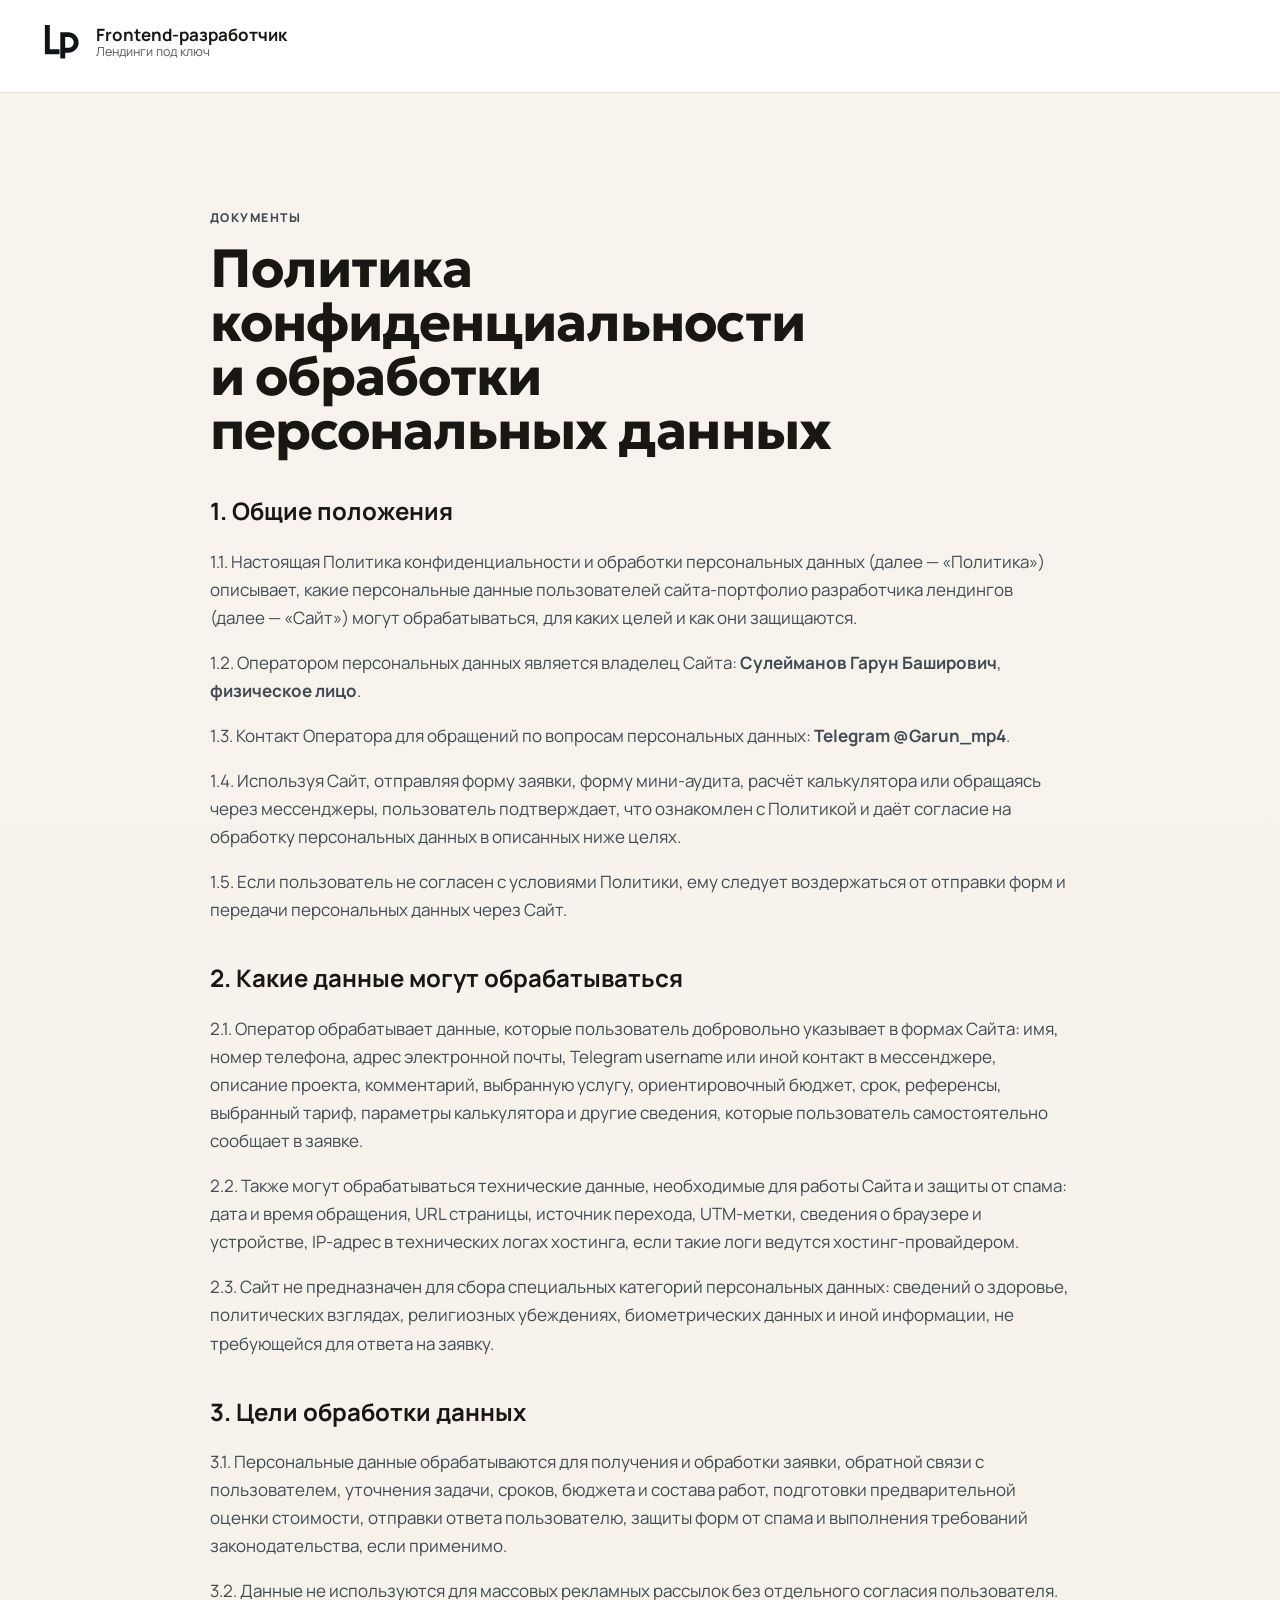
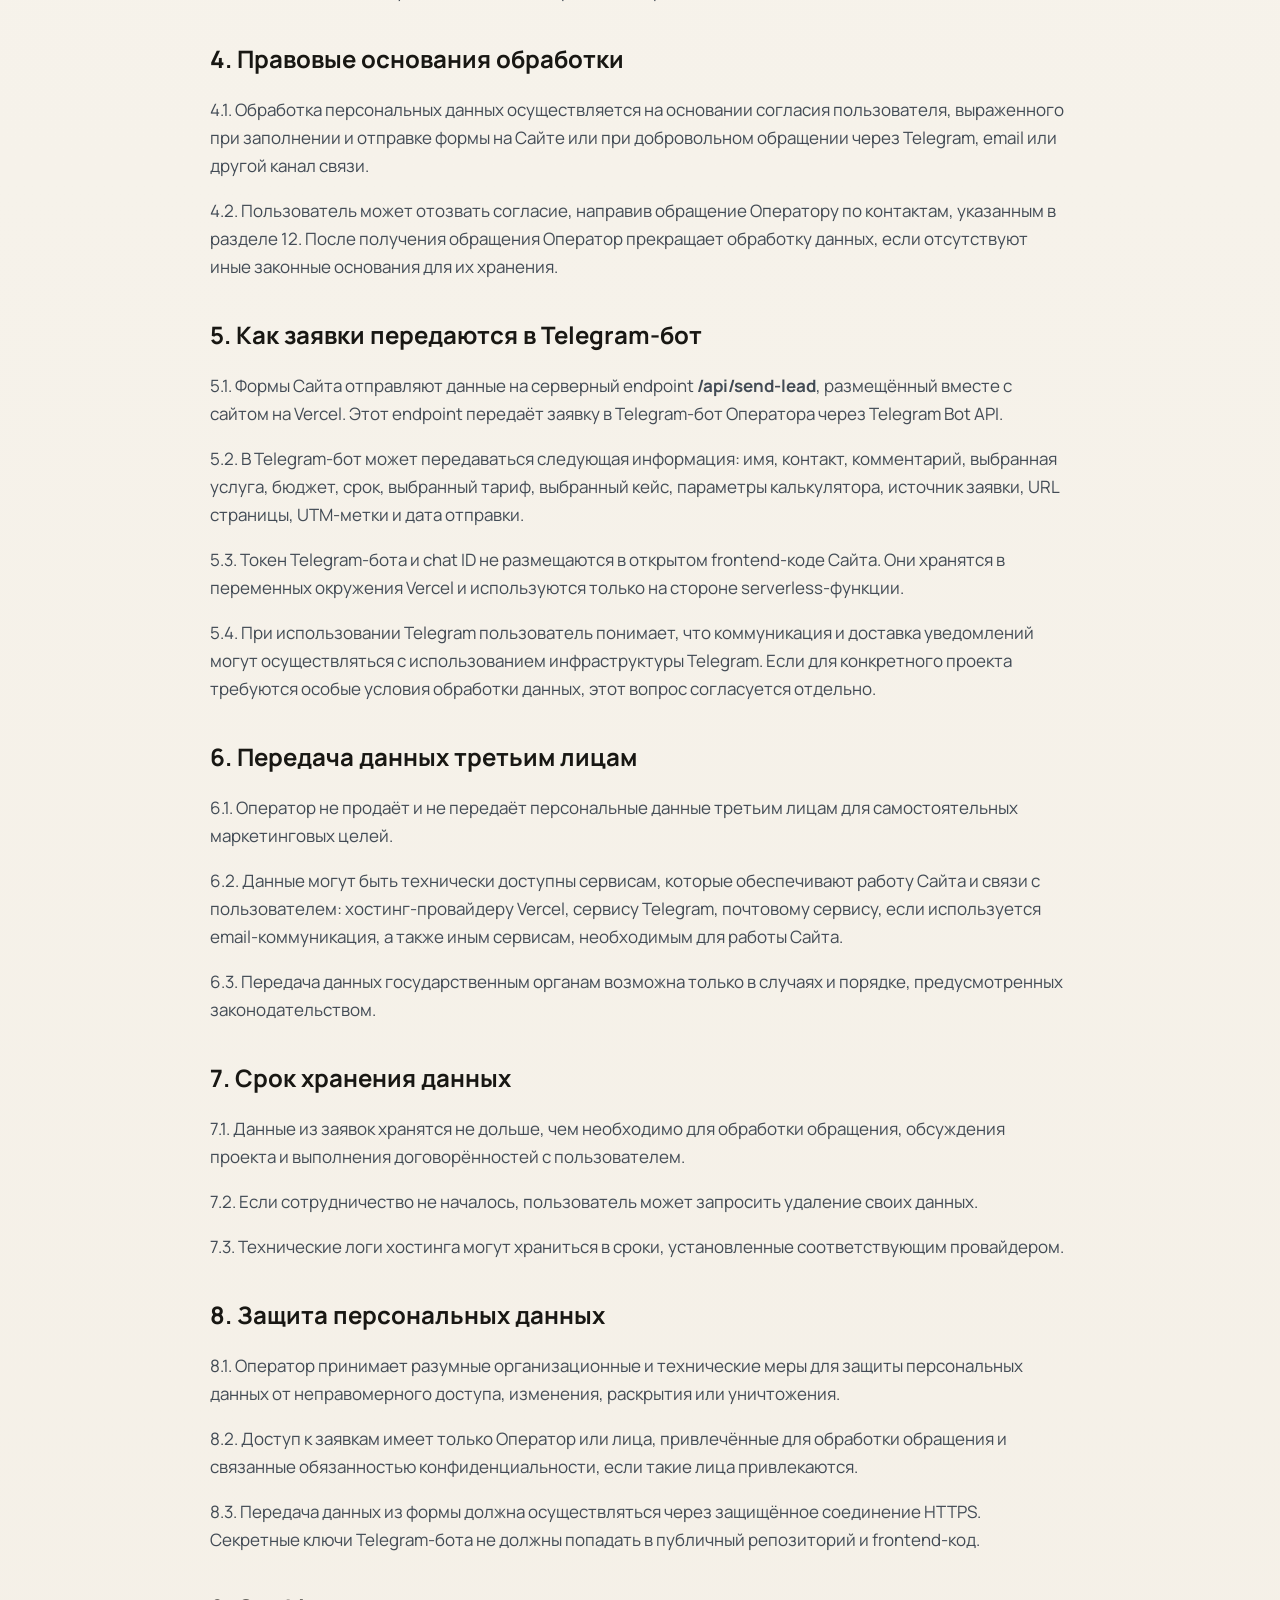
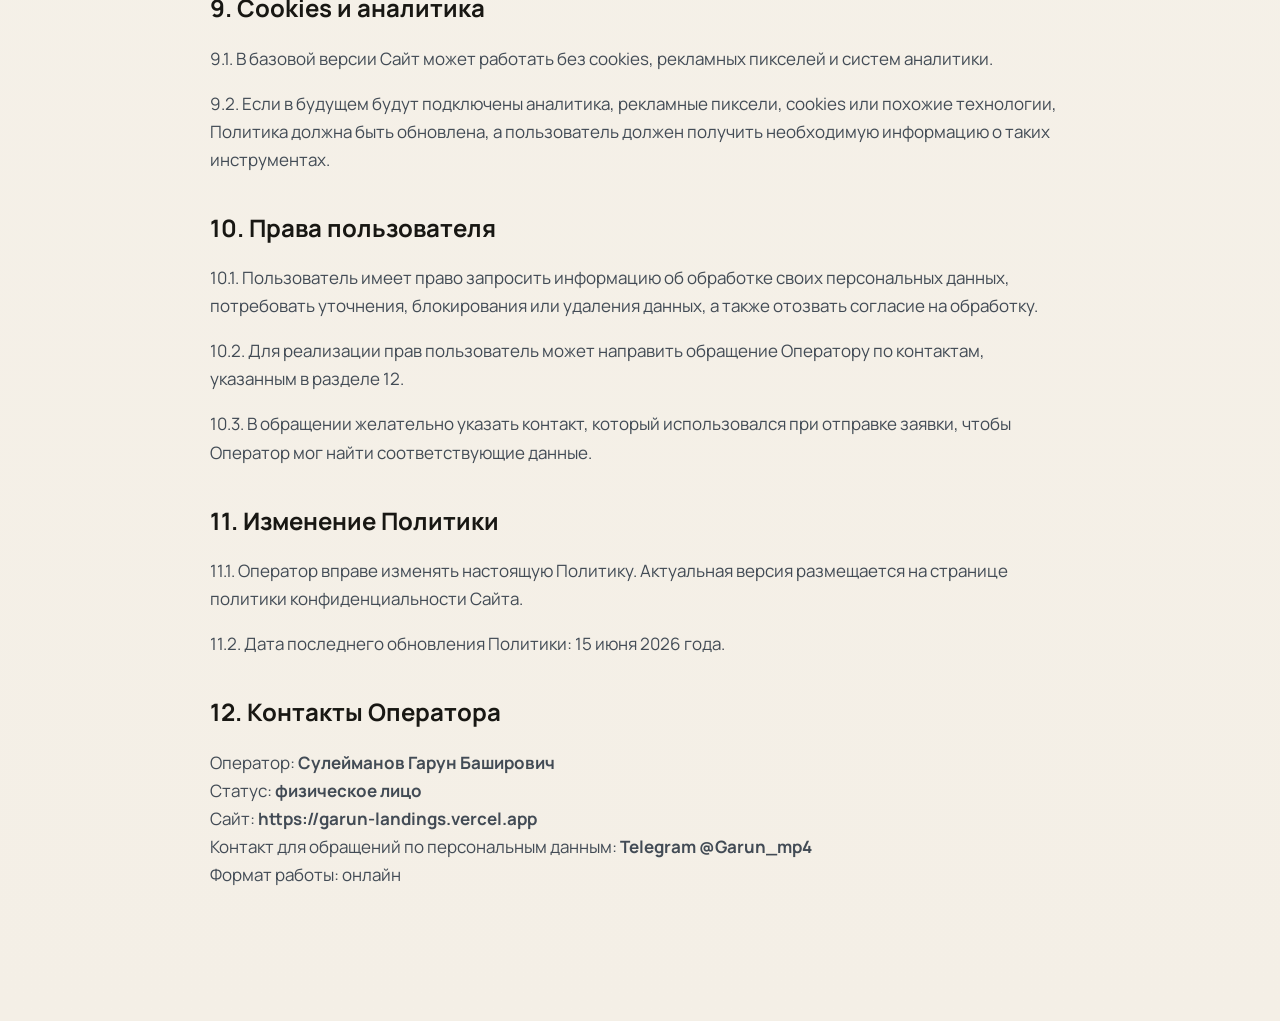
==== commit a3566000: "added some improvements" ====
--- a/privacy.html
+++ b/privacy.html
@@ -22,7 +22,13 @@
 			href="assets/favicon-16x16.png"
 		/>
 		<link rel="apple-touch-icon" href="assets/apple-touch-icon.png" />
-		<link rel="stylesheet" href="css/style.css" />
+		<link rel="preconnect" href="https://fonts.googleapis.com" />
+		<link rel="preconnect" href="https://fonts.gstatic.com" crossorigin />
+		<link
+			href="https://fonts.googleapis.com/css2?family=Geologica:wght@700;800;900&family=Manrope:wght@400;500;600;700;800&display=swap"
+			rel="stylesheet"
+		/>
+		<link rel="stylesheet" href="css/style.css?v=20260706-about-cta" />
 	</head>
 	<body class="privacy-page">
 		<header class="privacy-header">
--- a/css/style.css
+++ b/css/style.css
@@ -16,14 +16,12 @@
 	--shadow: 0 22px 70px rgba(16, 20, 24, 0.14);
 	--container: 1180px;
 	--header: 76px;
+	--font-body: Manrope, Inter, ui-sans-serif, system-ui, -apple-system,
+		BlinkMacSystemFont, 'Segoe UI', sans-serif;
+	--font-display: Geologica, Manrope, Inter, ui-sans-serif, system-ui,
+		-apple-system, BlinkMacSystemFont, 'Segoe UI', sans-serif;
 	font-family:
-		Inter,
-		ui-sans-serif,
-		system-ui,
-		-apple-system,
-		BlinkMacSystemFont,
-		'Segoe UI',
-		sans-serif;
+		var(--font-body);
 }
 
 * {
@@ -673,6 +671,11 @@
 	gap: 54px;
 }
 
+.about {
+	grid-template-columns: minmax(260px, 0.48fr) minmax(0, 1.52fr);
+	gap: clamp(30px, 4.2vw, 52px);
+}
+
 .task-list {
 	display: grid;
 	gap: 12px;
@@ -697,32 +700,150 @@
 .profile-card {
 	position: sticky;
 	top: calc(var(--header) + 24px);
+	width: min(100%, 330px);
+	min-height: 500px;
+	justify-self: end;
 	overflow: hidden;
-	background: #151a1f;
+	background:
+		linear-gradient(180deg, rgba(21, 26, 31, 0), rgba(21, 26, 31, 0.18)),
+		url('../hero-img/hero-img.png') 64% 42% / cover no-repeat,
+		#151a1f;
 	border: 1px solid var(--line);
 	border-radius: var(--radius);
 	box-shadow: var(--shadow);
 }
 
-.profile-card img {
-	width: 100%;
-	aspect-ratio: 4 / 3;
-	object-fit: cover;
-	object-position: 62% center;
-}
-
-.profile-card div {
-	padding: 20px;
+.about-content {
+	display: grid;
+	align-content: start;
+	gap: 14px;
+}
+
+.about-content .section-kicker {
+	margin-bottom: 0;
+}
+
+.about-copy-card {
+	position: relative;
+	display: grid;
+	gap: 20px;
+	overflow: hidden;
+	padding: clamp(24px, 3.2vw, 36px);
+	background:
+		linear-gradient(135deg, rgba(255, 255, 255, 0.98), rgba(250, 245, 235, 0.94)),
+		#fff;
+	border: 1px solid var(--line);
+	border-radius: var(--radius);
+	box-shadow: var(--shadow);
+}
+
+.about-copy-card::before {
+	content: '';
+	position: absolute;
+	inset: 0 auto 0 0;
+	width: 6px;
+	background: linear-gradient(180deg, var(--mint), rgba(32, 174, 137, 0));
+}
+
+.about-copy-card__head {
+	display: grid;
+	gap: 12px;
+	max-width: 760px;
+}
+
+.about-copy-card__head span {
+	width: max-content;
+	max-width: 100%;
+	padding: 8px 12px;
+	color: #2f6b5c;
+	background: #eaf8f2;
+	border: 1px solid #cfeee3;
+	border-radius: 999px;
+	font-size: 0.82rem;
+	font-weight: 850;
+	line-height: 1;
+}
+
+.about-copy-card h2 {
+	margin-bottom: 0;
+	font-size: clamp(2rem, 3.05vw, 3.15rem);
+	line-height: 1.04;
+}
+
+.about-copy-card__body {
+	display: grid;
+	grid-template-columns: repeat(2, minmax(0, 1fr));
+	gap: 12px;
+	padding-top: 2px;
+}
+
+.about-copy-card__body p {
+	margin: 0;
+	padding: 16px;
+	color: #5c5650;
+	background: rgba(255, 253, 248, 0.82);
+	border: 1px solid rgba(224, 214, 197, 0.72);
+	border-radius: var(--radius-sm);
+	line-height: 1.65;
+}
+
+.about-facts {
+	display: grid;
+	grid-template-columns: repeat(5, minmax(0, 1fr));
+	gap: 10px;
+}
+
+.about-facts span {
+	position: relative;
+	min-height: 96px;
+	padding: 16px 12px 14px;
+	background: rgba(255, 255, 255, 0.72);
+	border: 1px solid var(--line);
+	border-radius: var(--radius-sm);
+	box-shadow: 0 10px 24px rgb(19 23 28 / 0.045);
+	font-weight: 800;
+	line-height: 1.3;
+}
+
+.about-facts span::before {
+	content: '';
+	display: block;
+	width: 9px;
+	height: 9px;
+	margin-bottom: 12px;
+	background: var(--mint);
+	border: 2px solid #d6f4ea;
+	border-radius: 50%;
+}
+
+.about-content .btn {
+	justify-self: start;
+}
+
+.about-content .btn[data-cta='about_mini_audit'] {
+	position: relative;
+	padding-right: 46px;
 	color: #fff;
-}
-
-.profile-card strong,
-.profile-card span {
-	display: block;
-}
-
-.profile-card span {
-	color: rgba(255, 255, 255, 0.68);
+	background: var(--ink);
+	border-color: var(--ink);
+	box-shadow: 0 18px 42px rgba(24, 23, 19, 0.18);
+}
+
+.about-content .btn[data-cta='about_mini_audit']::after {
+	content: '';
+	position: absolute;
+	right: 20px;
+	width: 8px;
+	height: 8px;
+	border-top: 2px solid currentColor;
+	border-right: 2px solid currentColor;
+	transform: rotate(45deg);
+}
+
+.about-content .btn[data-cta='about_mini_audit']:hover {
+	background: #2a2822;
+	border-color: #2a2822;
+	box-shadow: 0 22px 48px rgba(24, 23, 19, 0.24);
 }
 
 .check-list {
@@ -886,6 +1007,22 @@
 	height: 100%;
 }
 
+.price-card__topline {
+	display: flex;
+	align-items: flex-start;
+	justify-content: space-between;
+	gap: 12px;
+}
+
+.price-card__topline h3 {
+	margin-bottom: 0;
+}
+
+.price-card__topline .label {
+	flex: 0 0 auto;
+	margin-bottom: 0;
+}
+
 .price-card .btn {
 	align-self: end;
 	width: 100%;
@@ -1041,6 +1178,42 @@
 	display: grid;
 	grid-template-columns: repeat(2, minmax(0, 1fr));
 	gap: 30px;
+}
+
+.audience-needs {
+	margin-top: 22px;
+}
+
+.audience-needs > div {
+	padding: 24px;
+	background: #fff;
+	border: 1px solid var(--line);
+	border-radius: var(--radius);
+	box-shadow: var(--shadow);
+}
+
+.audience-needs h3 {
+	margin: 0 0 14px;
+	font-size: 1.15rem;
+}
+
+.channel-list {
+	display: flex;
+	flex-wrap: wrap;
+	gap: 10px;
+}
+
+.channel-list span {
+	display: inline-flex;
+	align-items: center;
+	min-height: 42px;
+	padding: 10px 14px;
+	color: var(--ink);
+	background: #fff;
+	border: 1px solid var(--line);
+	border-radius: 999px;
+	font-weight: 800;
+	box-shadow: 0 10px 24px rgb(19 23 28 / 0.06);
 }
 
 .timeline {
@@ -1676,25 +1849,26 @@
 
 	.profile-card {
 		position: static;
-		display: flex;
-		align-items: center;
-		gap: 14px;
-		padding: 14px;
-	}
-
-	.profile-card img {
-		width: 92px;
-		height: 92px;
-		flex: 0 0 92px;
-		aspect-ratio: 1 / 1;
-		border-radius: 16px;
-		object-fit: cover;
-		object-position: 62% center;
-	}
-
-	.profile-card div {
-		min-width: 0;
-		padding: 0;
+		width: 100%;
+		min-height: 420px;
+		justify-self: stretch;
+		background-position: 62% 36%;
+	}
+
+	.about-copy-card {
+		padding: 24px;
+	}
+
+	.about-copy-card__body {
+		grid-template-columns: 1fr;
+	}
+
+	.about-facts {
+		grid-template-columns: repeat(2, minmax(0, 1fr));
+	}
+
+	.about-facts span {
+		min-height: 74px;
 	}
 
 	.price-card--featured {
@@ -1814,15 +1988,41 @@
 	}
 
 	.profile-card {
-		gap: 12px;
-		padding: 12px;
-	}
-
-	.profile-card img {
-		width: 76px;
-		height: 76px;
-		flex-basis: 76px;
-		border-radius: 14px;
+		min-height: 390px;
+		background-position: 61% 34%;
+	}
+
+	.about-copy-card {
+		padding: 20px;
+	}
+
+	.about-copy-card h2 {
+		font-size: clamp(1.65rem, 7.4vw, 2.15rem);
+	}
+
+	.about-copy-card__head span {
+		width: 100%;
+		text-align: center;
+	}
+
+	.about-copy-card__body p {
+		padding: 14px;
+	}
+
+	.about-facts {
+		grid-template-columns: 1fr;
+	}
+
+	.about-facts span {
+		min-height: auto;
+		padding: 14px 14px 14px 36px;
+	}
+
+	.about-facts span::before {
+		position: absolute;
+		left: 16px;
+		top: 19px;
+		margin-bottom: 0;
 	}
 
 	.modal__case h2 {
@@ -1865,6 +2065,7 @@
 }
 
 body {
+	font-family: var(--font-body);
 	color: var(--ink);
 	background:
 		radial-gradient(
@@ -1932,9 +2133,10 @@
 .final-cta h2,
 .privacy-content h1 {
 	margin-bottom: 20px;
-	font-size: clamp(2.25rem, 5vw, 4.95rem);
-	line-height: 0.96;
-	letter-spacing: -0.055em;
+	font-family: var(--font-display);
+	font-size: clamp(1.9rem, 4.2vw, 4.15rem);
+	line-height: 1;
+	letter-spacing: -0.018em;
 	text-wrap: balance;
 }
 
@@ -2101,9 +2303,10 @@
 .hero h1 {
 	max-width: 850px;
 	margin-bottom: 26px;
-	font-size: clamp(2.8rem, 5.45vw, 5.85rem);
-	line-height: 0.96;
-	letter-spacing: -0.055em;
+	font-family: var(--font-display);
+	font-size: clamp(2.45rem, 4.75vw, 5.05rem);
+	line-height: 1;
+	letter-spacing: -0.018em;
 	text-wrap: balance;
 }
 
@@ -2347,6 +2550,17 @@
 	margin-top: 34px;
 }
 
+.cases-cta {
+	display: flex;
+	justify-content: center;
+	margin-top: clamp(24px, 3vw, 38px);
+}
+
+.cases-cta .btn {
+	width: min(100%, 980px);
+	min-height: 58px;
+}
+
 .case-card {
 	display: grid;
 	overflow: hidden;
@@ -2504,7 +2718,7 @@
 	}
 
 	.hero h1 {
-		font-size: clamp(2.7rem, 5.6vw, 4.8rem);
+		font-size: clamp(2.35rem, 4.9vw, 4.2rem);
 	}
 
 	.hero__stats {
@@ -2584,7 +2798,7 @@
 	}
 
 	.hero h1 {
-		font-size: clamp(2.18rem, 10.8vw, 2.9rem);
+		font-size: clamp(1.95rem, 9.6vw, 2.55rem);
 		line-height: 1;
 	}
 
@@ -2659,9 +2873,9 @@
 	.hero h1 {
 		max-width: 100%;
 		margin-bottom: 20px;
-		font-size: clamp(2.35rem, 9.2vw, 4.15rem);
-		line-height: 1;
-		letter-spacing: -0.052em;
+		font-size: clamp(2.05rem, 8.2vw, 3.55rem);
+		line-height: 1.04;
+		letter-spacing: -0.018em;
 	}
 
 	.hero__lead {
@@ -2724,8 +2938,8 @@
 	}
 
 	.hero h1 {
-		font-size: clamp(2.08rem, 10.4vw, 2.78rem);
-		line-height: 1.02;
+		font-size: clamp(1.88rem, 9.2vw, 2.42rem);
+		line-height: 1.06;
 	}
 
 	.hero__note {
@@ -2754,3 +2968,261 @@
 		font-size: 0.72rem;
 	}
 }
+
+.header__actions {
+	display: inline-flex;
+	align-items: center;
+	gap: 10px;
+}
+
+.header__telegram {
+	display: inline-flex;
+	min-height: 40px;
+	align-items: center;
+	padding: 8px 12px;
+	border: 1px solid rgba(255, 255, 255, 0.22);
+	border-radius: var(--radius);
+	background: rgba(255, 255, 255, 0.08);
+	font-size: 0.9rem;
+	font-weight: 850;
+	line-height: 1;
+	transition:
+		background 160ms ease,
+		border-color 160ms ease,
+		transform 160ms ease;
+}
+
+.site-header.is-scrolled .header__telegram,
+.site-header.menu-open .header__telegram {
+	background: #fff;
+	border-color: var(--line);
+}
+
+.header__telegram:hover {
+	transform: translateY(-1px);
+}
+
+.start-grid,
+.process-guarantee {
+	display: grid;
+	grid-template-columns: repeat(3, minmax(0, 1fr));
+	gap: 14px;
+}
+
+.start-card,
+.process-guarantee article,
+.lead-helper {
+	display: grid;
+	gap: 10px;
+	padding: 20px;
+	background: #fff;
+	border: 1px solid var(--line);
+	border-radius: var(--radius);
+	box-shadow: 0 14px 32px rgb(19 23 28 / 0.055);
+}
+
+.start-card {
+	min-height: 210px;
+	align-content: start;
+	color: var(--ink);
+}
+
+.start-card span {
+	display: inline-grid;
+	width: 42px;
+	height: 42px;
+	margin-bottom: 8px;
+	place-items: center;
+	color: var(--accent-2);
+	background: var(--accent-soft);
+	border-radius: var(--radius-sm);
+	font-weight: 900;
+}
+
+.start-card strong,
+.process-guarantee strong,
+.lead-helper strong {
+	font-size: 1.05rem;
+	line-height: 1.22;
+}
+
+.start-card small,
+.process-guarantee span,
+.lead-helper span {
+	color: var(--muted);
+	font-size: 0.94rem;
+	line-height: 1.5;
+}
+
+.process-guarantee {
+	grid-template-columns: repeat(4, minmax(0, 1fr));
+	margin-top: 18px;
+}
+
+.process-guarantee article {
+	min-height: 136px;
+}
+
+.process-guarantee article::before {
+	content: '';
+	width: 10px;
+	height: 10px;
+	background: var(--mint);
+	border: 2px solid #d6f4ea;
+	border-radius: 50%;
+}
+
+.case-card__tags,
+.lead-quick {
+	display: flex;
+	flex-wrap: wrap;
+	gap: 8px;
+}
+
+.case-card__tags span,
+.lead-quick button {
+	display: inline-flex;
+	align-items: center;
+	min-height: 34px;
+	padding: 8px 10px;
+	color: #355f55;
+	background: #eaf8f2;
+	border: 1px solid #cfeee3;
+	border-radius: 999px;
+	font-size: 0.82rem;
+	font-weight: 850;
+	line-height: 1;
+}
+
+.lead-quick {
+	margin: 20px 0 0;
+}
+
+.lead-quick button {
+	cursor: pointer;
+	font-family: inherit;
+	transition:
+		transform 160ms ease,
+		background 160ms ease,
+		border-color 160ms ease;
+}
+
+.lead-quick button:hover {
+	background: #def4ec;
+	transform: translateY(-1px);
+}
+
+.lead-helper {
+	margin-top: 14px;
+}
+
+.lead-helper ul,
+.calc-result__details {
+	display: grid;
+	gap: 8px;
+	padding: 0;
+	margin: 0;
+	list-style: none;
+}
+
+.lead-helper li,
+.calc-result__details li {
+	position: relative;
+	padding-left: 20px;
+	color: var(--muted);
+	line-height: 1.5;
+}
+
+.lead-helper li::before,
+.calc-result__details li::before {
+	content: '';
+	position: absolute;
+	left: 0;
+	top: 0.62em;
+	width: 8px;
+	height: 8px;
+	background: var(--mint);
+	border-radius: 50%;
+}
+
+.calc-note {
+	display: grid;
+	gap: 6px;
+	max-width: 560px;
+	padding: 16px;
+	background: #fff;
+	border: 1px solid var(--line);
+	border-radius: var(--radius);
+	box-shadow: 0 12px 28px rgb(19 23 28 / 0.05);
+}
+
+.calc-note span {
+	color: var(--muted);
+	line-height: 1.5;
+}
+
+.calc-result__details {
+	padding: 14px;
+	background: var(--bg-soft);
+	border-radius: var(--radius-sm);
+}
+
+@media (max-width: 1100px) {
+	.header__actions {
+		display: none;
+	}
+
+	.start-grid,
+	.process-guarantee {
+		grid-template-columns: repeat(2, minmax(0, 1fr));
+	}
+}
+
+@media (max-width: 860px) {
+	.start-grid,
+	.process-guarantee {
+		grid-template-columns: 1fr;
+	}
+
+	.start-card,
+	.process-guarantee article {
+		min-height: auto;
+	}
+}
+
+@media (max-width: 560px) {
+	.lead-quick button {
+		width: 100%;
+		justify-content: center;
+	}
+
+	.calc-note,
+	.lead-helper {
+		padding: 16px;
+	}
+}
+
+@media (prefers-reduced-motion: no-preference) {
+	.reveal-enabled [data-reveal] {
+		opacity: 0;
+		transform: translate3d(0, 22px, 0);
+		transition:
+			opacity 760ms cubic-bezier(0.22, 1, 0.36, 1),
+			transform 760ms cubic-bezier(0.22, 1, 0.36, 1);
+		transition-delay: var(--reveal-delay, 0ms);
+		will-change: opacity, transform;
+	}
+
+	.reveal-enabled [data-reveal].is-revealed {
+		opacity: 1;
+		transform: translate3d(0, 0, 0);
+	}
+
+	.reveal-enabled .profile-card[data-reveal] {
+		transform: translate3d(0, 18px, 0) scale(0.985);
+	}
+
+	.reveal-enabled .profile-card[data-reveal].is-revealed {
+		transform: translate3d(0, 0, 0) scale(1);
+	}
+}
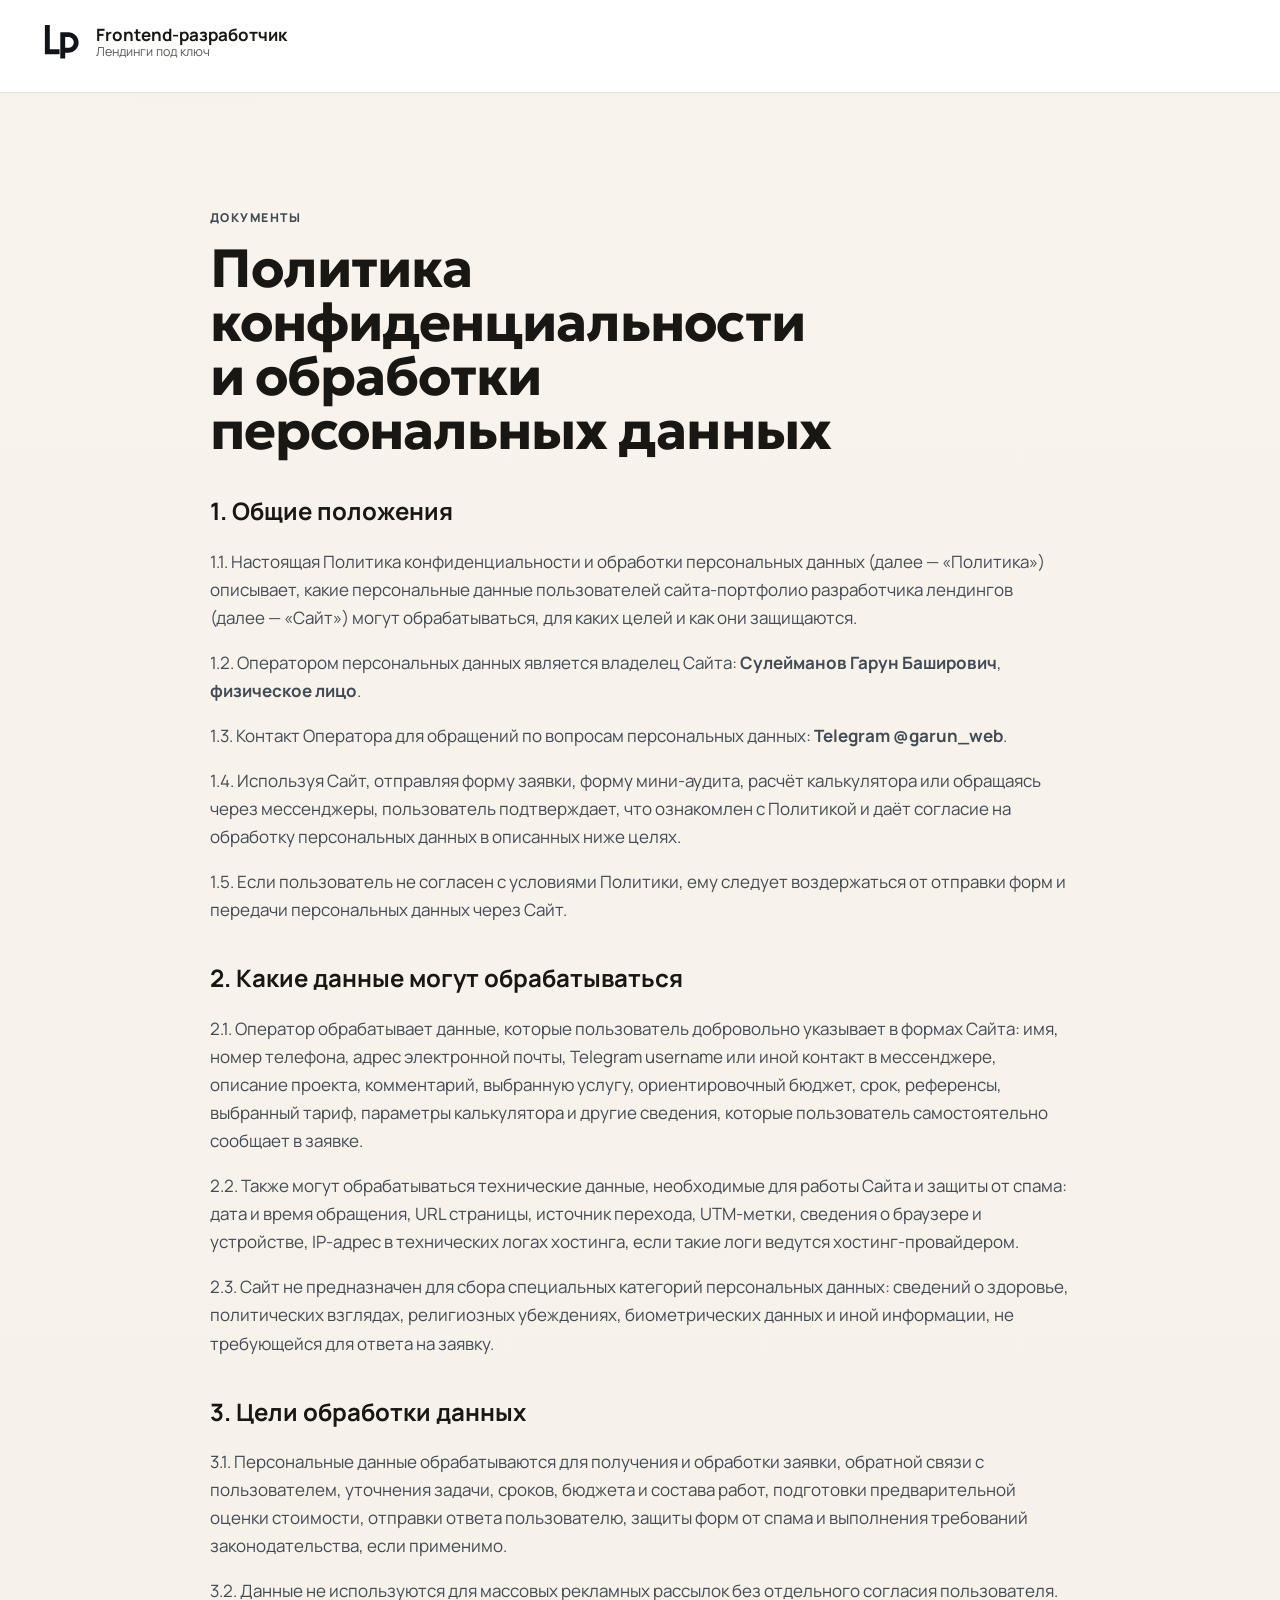
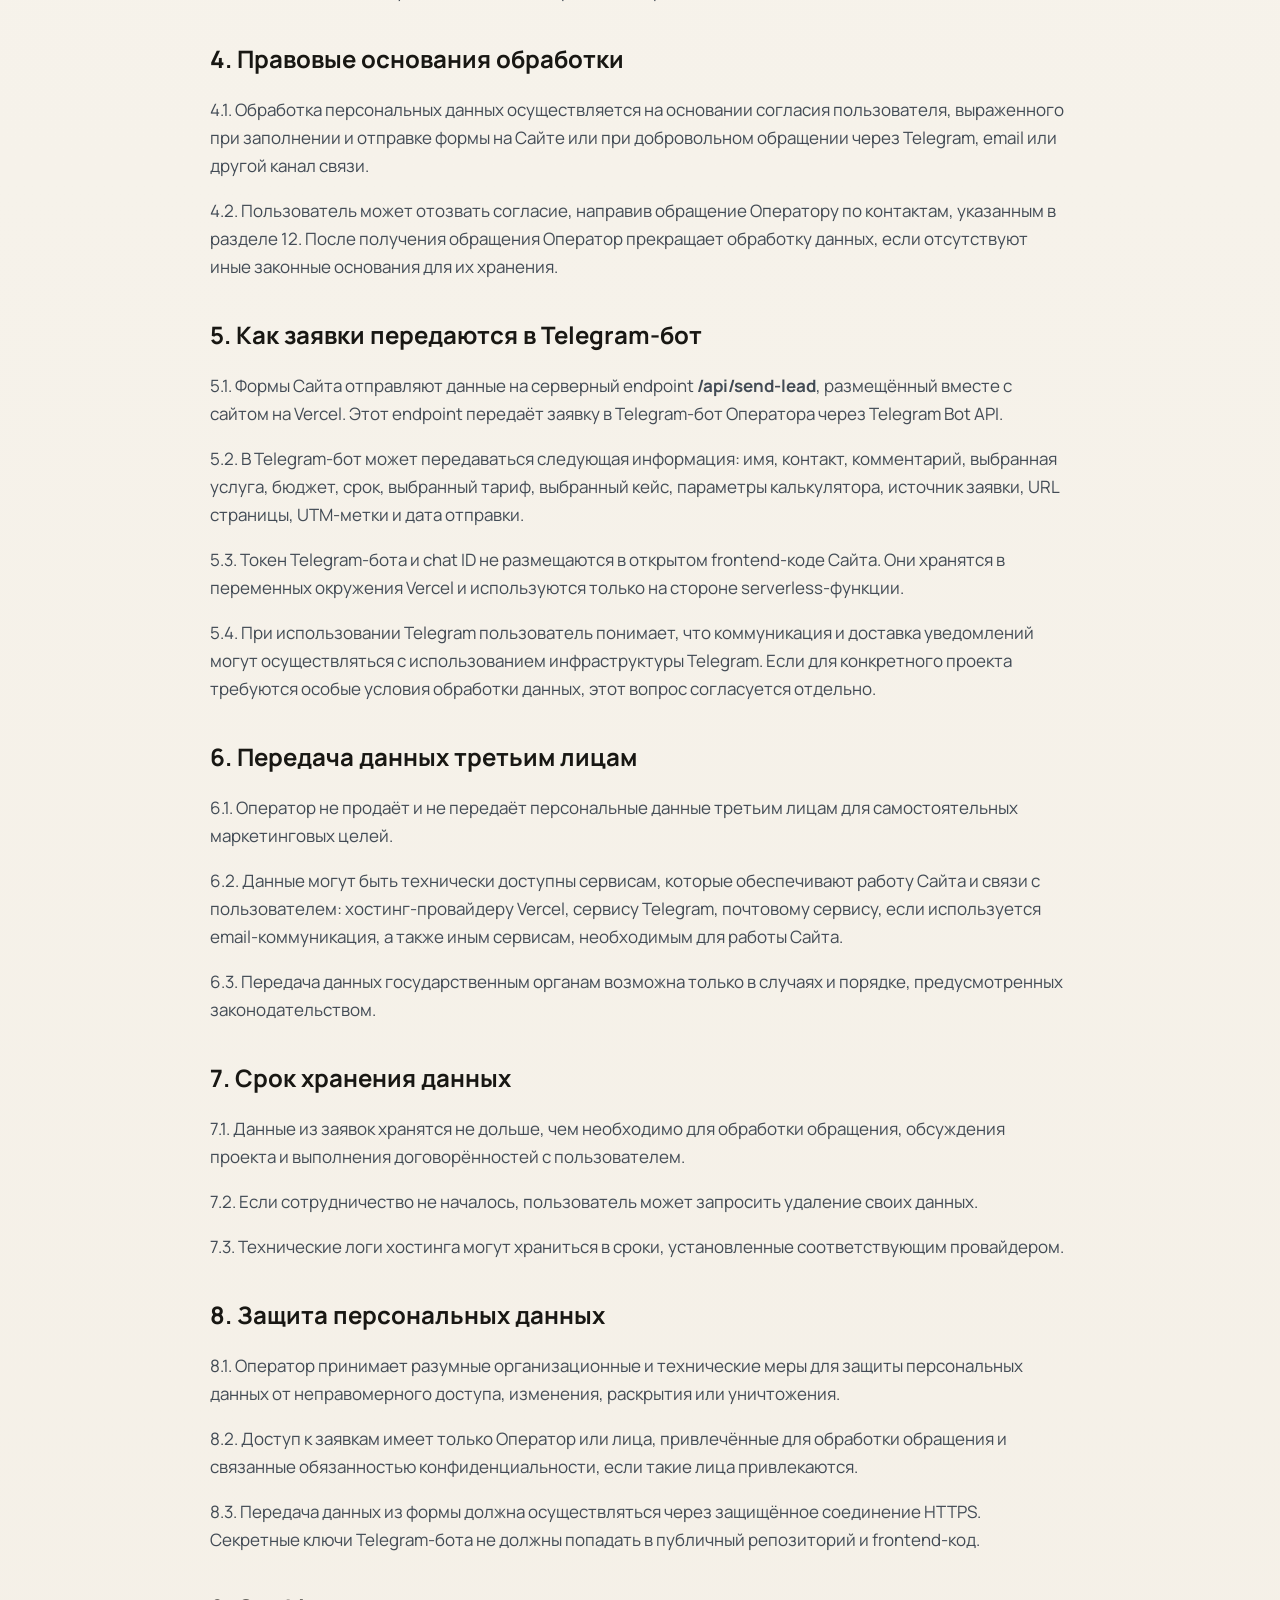
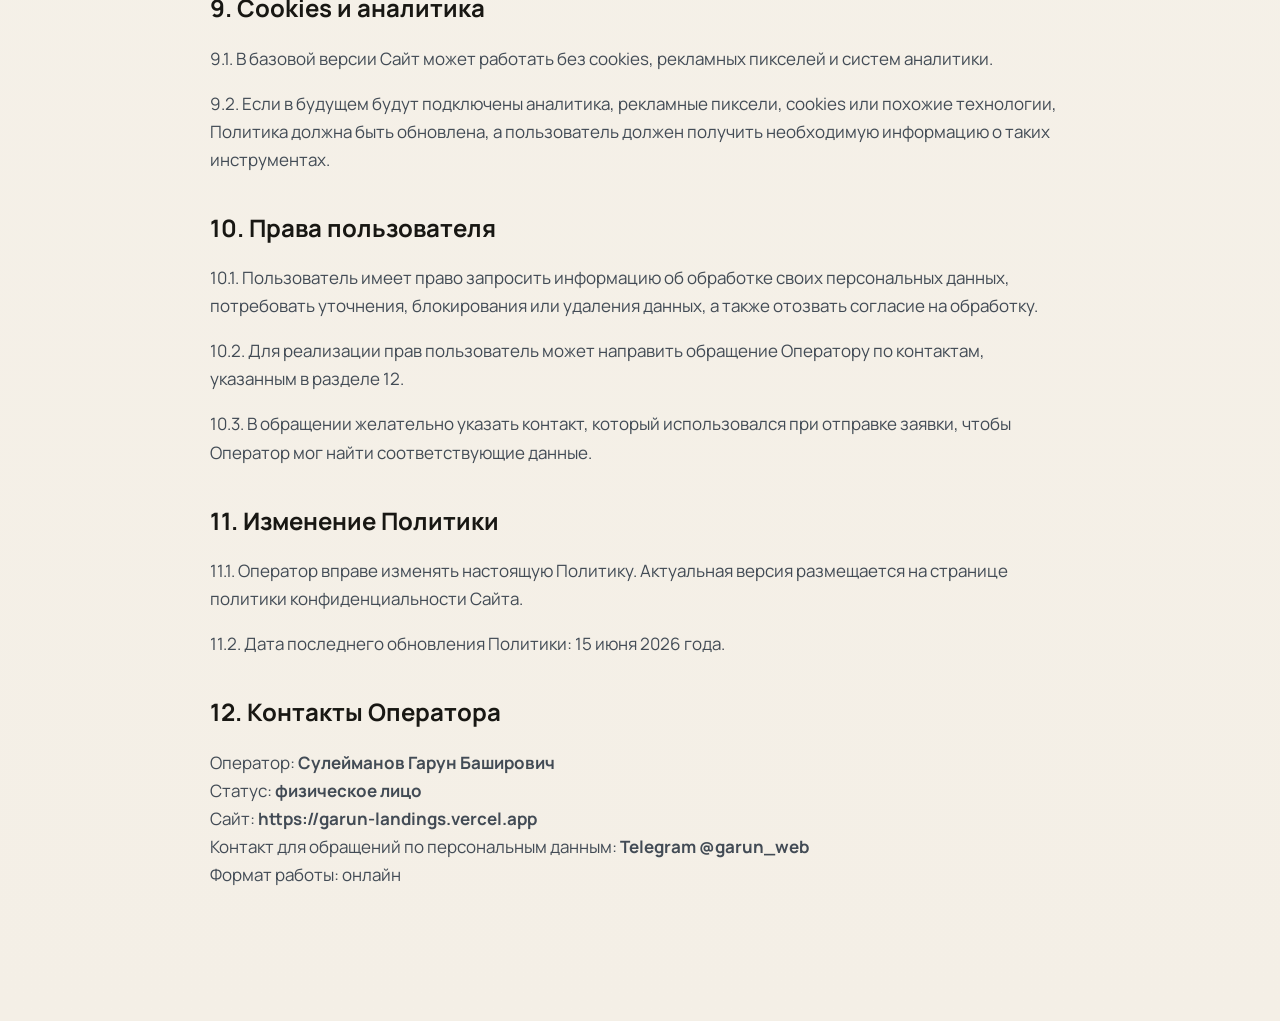
==== commit c41029ff: "change telegram username to new one" ====
--- a/privacy.html
+++ b/privacy.html
@@ -67,7 +67,7 @@
 				</p>
 				<p>
 					1.3. Контакт Оператора для обращений по вопросам персональных данных:
-					<strong>Telegram @Garun_mp4</strong>.
+					<strong>Telegram @garun_web</strong>.
 				</p>
 				<p>
 					1.4. Используя Сайт, отправляя форму заявки, форму мини-аудита, расчёт
@@ -245,7 +245,7 @@
 					Оператор: <strong>Сулейманов Гарун Баширович</strong><br />Статус:
 					<strong>физическое лицо</strong><br />Сайт:
 					<strong>https://garun-landings.vercel.app</strong><br />Контакт для
-					обращений по персональным данным: <strong>Telegram @Garun_mp4</strong
+					обращений по персональным данным: <strong>Telegram @garun_web</strong
 					><br />Формат работы: онлайн
 				</p>
 			</article>
